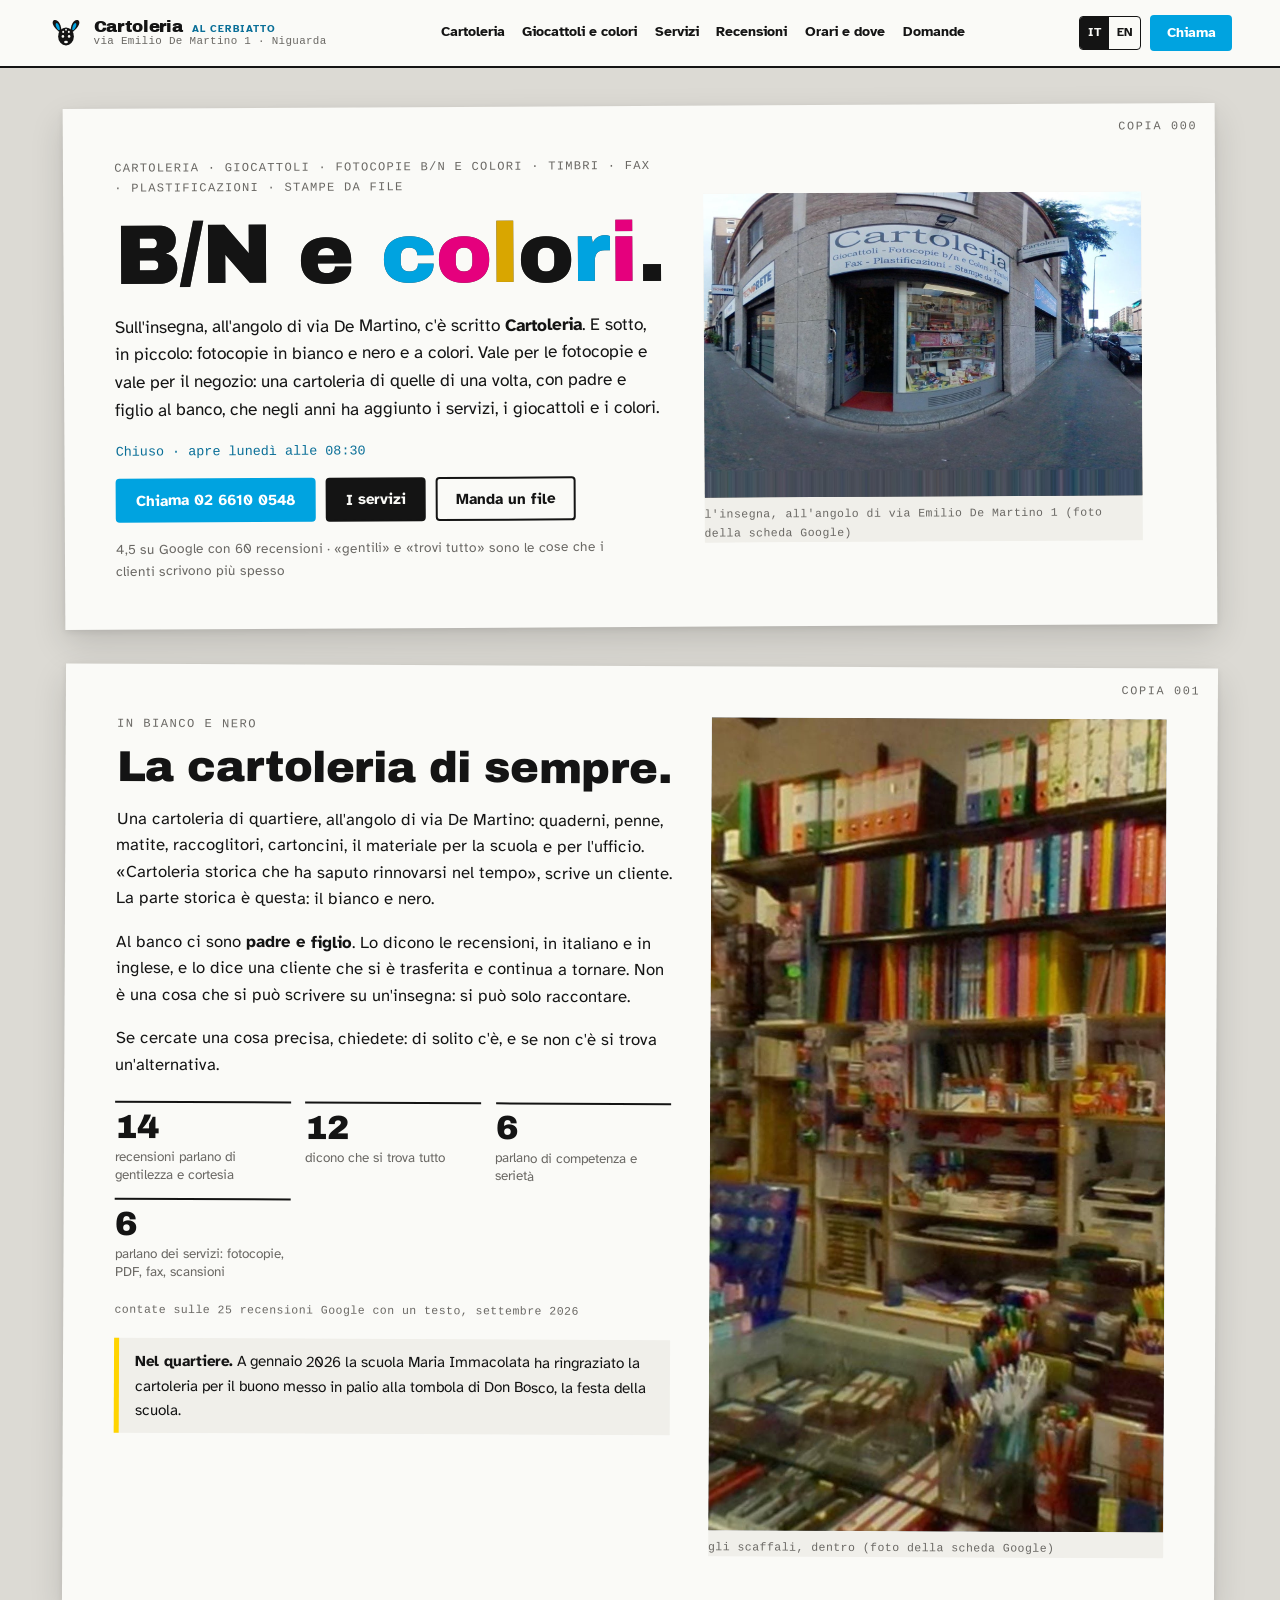
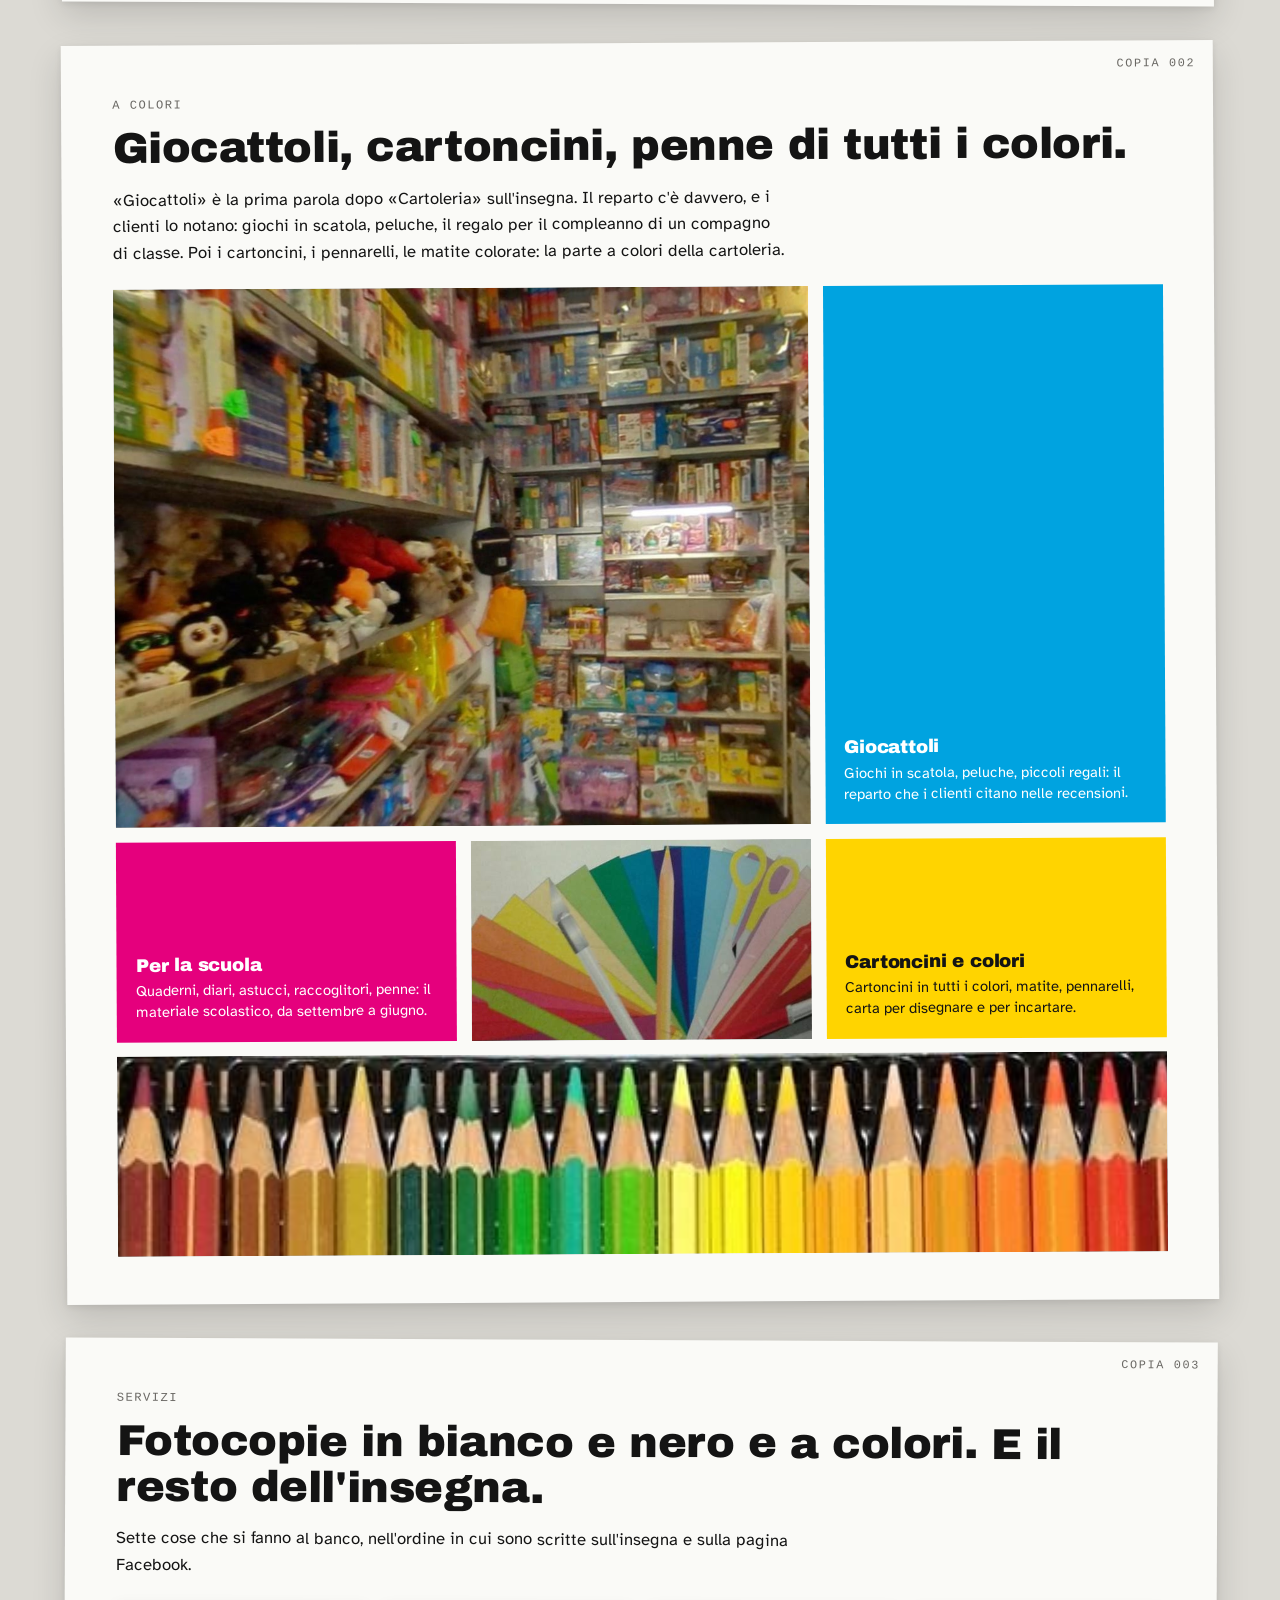
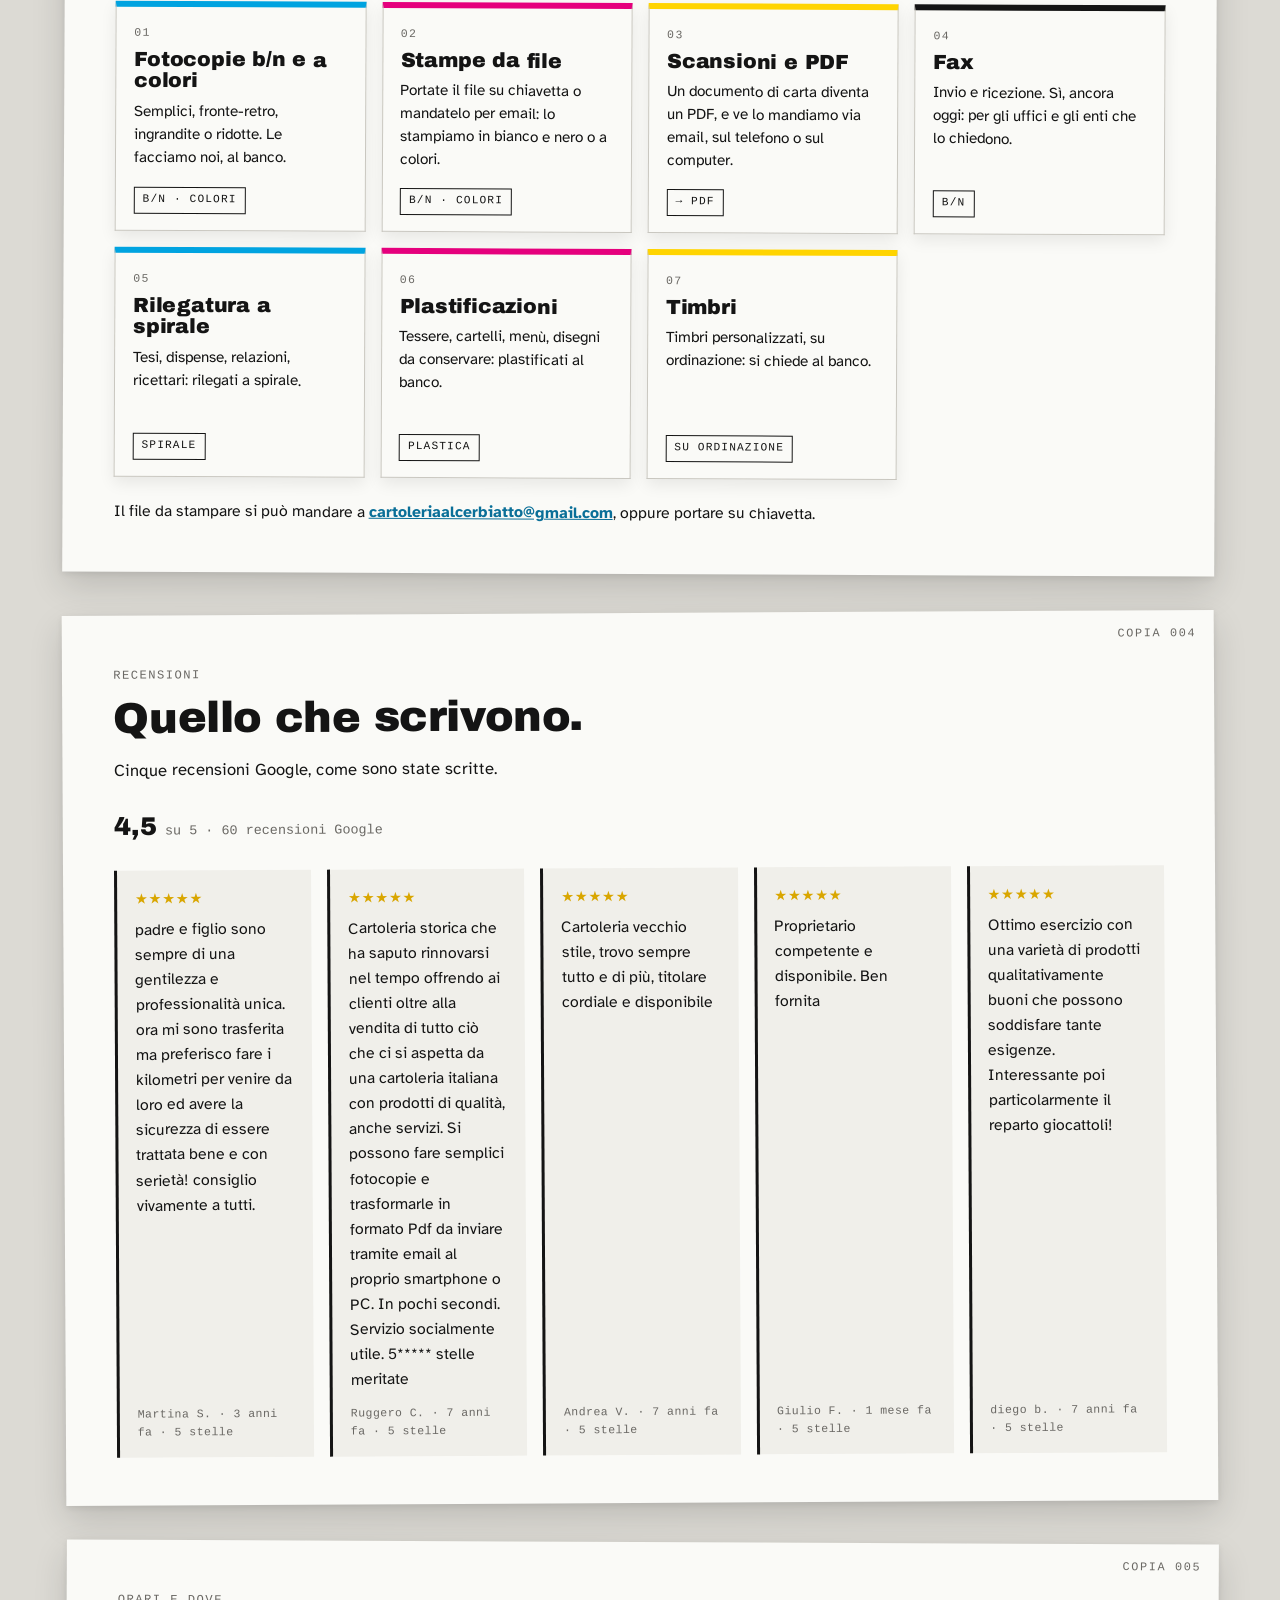
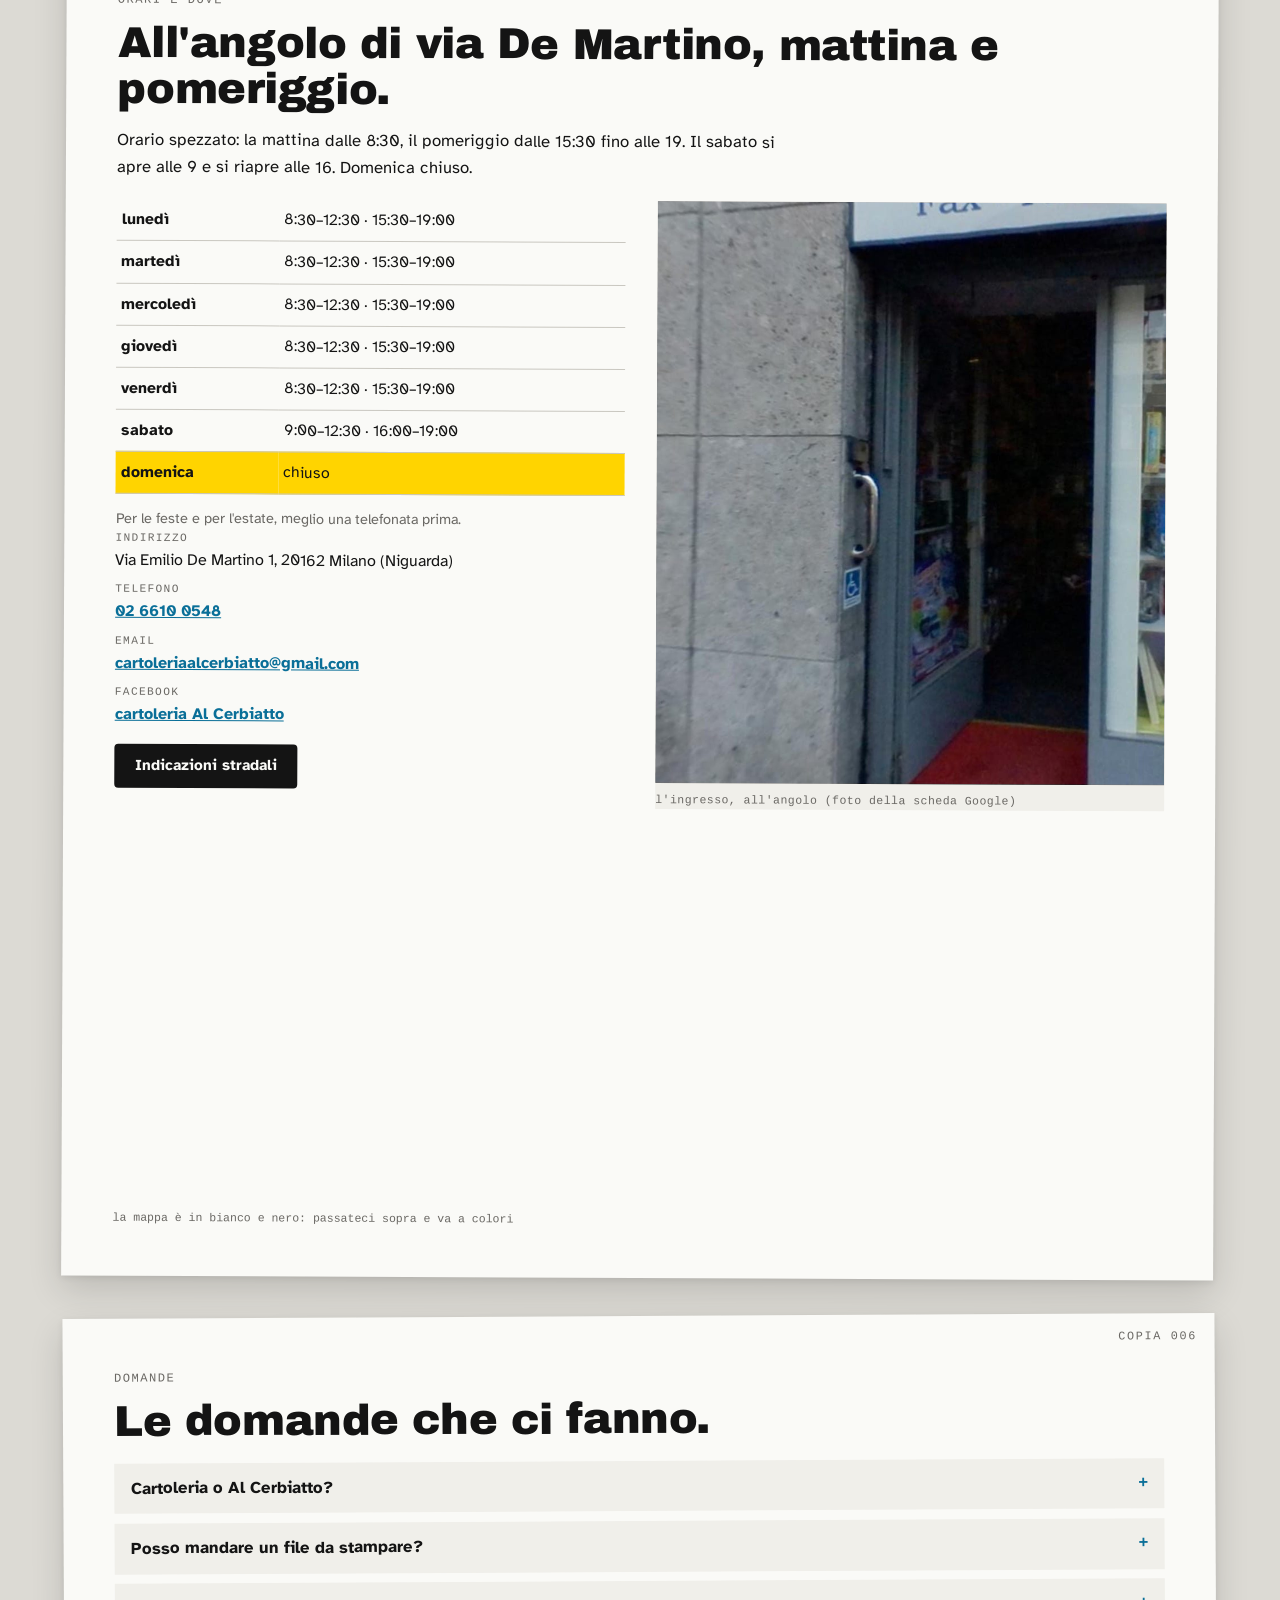
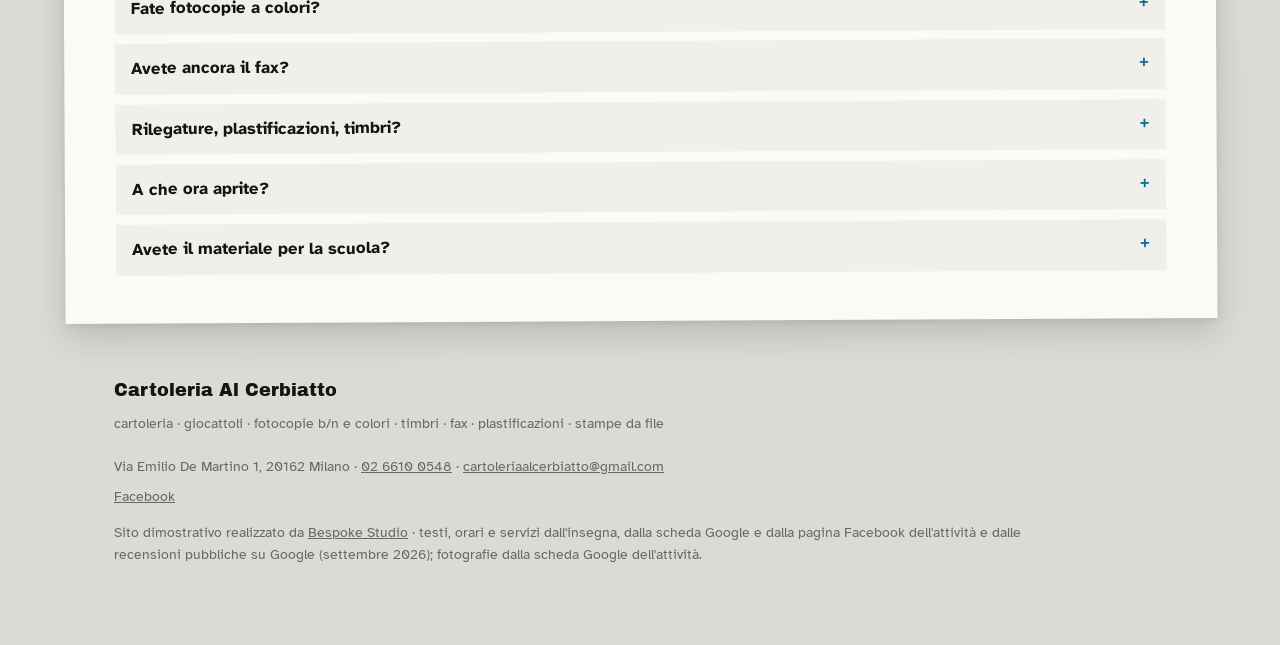
==== index.html @ 74682a7c "Cartoleria Al Cerbiatto: sito «B/N e colori.» (plumbing V4, firma la barra dello scanner) Co-Authore" ====
<!DOCTYPE html>
<html lang="it" class="no-js">
<head>
<meta charset="utf-8">
<meta name="viewport" content="width=device-width, initial-scale=1">
<title>Cartoleria Al Cerbiatto — B/N e colori. Via Emilio De Martino 1, Milano Niguarda</title>
<meta name="description" content="Cartoleria Al Cerbiatto, via Emilio De Martino 1 a Milano (Niguarda): cancelleria, materiale per la scuola, giocattoli, fotocopie in bianco e nero e a colori, stampe da file, scansioni e PDF via email, fax, rilegature a spirale, plastificazioni, timbri. Padre e figlio al banco, dal lunedì al sabato. Tel 02 6610 0548.">
<link rel="canonical" href="https://rotenzark.github.io/cartoleria-al-cerbiatto/">
<meta property="og:type" content="business.business">
<meta property="og:title" content="Cartoleria Al Cerbiatto — B/N e colori.">
<meta property="og:description" content="Cancelleria, giocattoli, fotocopie in bianco e nero e a colori, stampe da file, scansioni, fax, rilegature, plastificazioni, timbri: in via Emilio De Martino 1, Milano Niguarda.">
<meta property="og:image" content="https://rotenzark.github.io/cartoleria-al-cerbiatto/img/og.jpg">
<meta property="og:url" content="https://rotenzark.github.io/cartoleria-al-cerbiatto/">
<meta property="og:locale" content="it_IT">
<meta name="theme-color" content="#FAFAF7">
<link rel="icon" href="img/favicon.svg" type="image/svg+xml">
<link rel="icon" href="img/favicon-32.png" sizes="32x32" type="image/png">
<link rel="apple-touch-icon" href="img/apple-touch-icon.png">
<link rel="preconnect" href="https://fonts.googleapis.com">
<link rel="preconnect" href="https://fonts.gstatic.com" crossorigin>
<link href="https://fonts.googleapis.com/css2?family=Archivo+Black&family=Atkinson+Hyperlegible:ital,wght@0,400;0,700;1,400&display=swap" rel="stylesheet">
<link rel="stylesheet" href="css/styles.css?v=1">
<script type="application/ld+json">
{"@context":"https://schema.org","@type":"Store","name":"Cartoleria Al Cerbiatto","alternateName":"Cartoleria","image":"https://rotenzark.github.io/cartoleria-al-cerbiatto/img/og.jpg","url":"https://rotenzark.github.io/cartoleria-al-cerbiatto/","telephone":"+390266100548","email":"cartoleriaalcerbiatto@gmail.com","address":{"@type":"PostalAddress","streetAddress":"Via Emilio De Martino 1","addressLocality":"Milano","postalCode":"20162","addressRegion":"MI","addressCountry":"IT"},"geo":{"@type":"GeoCoordinates","latitude":45.5081814,"longitude":9.1976448},"openingHoursSpecification":[{"@type":"OpeningHoursSpecification","dayOfWeek":["Monday","Tuesday","Wednesday","Thursday","Friday"],"opens":"08:30","closes":"12:30"},{"@type":"OpeningHoursSpecification","dayOfWeek":["Monday","Tuesday","Wednesday","Thursday","Friday"],"opens":"15:30","closes":"19:00"},{"@type":"OpeningHoursSpecification","dayOfWeek":"Saturday","opens":"09:00","closes":"12:30"},{"@type":"OpeningHoursSpecification","dayOfWeek":"Saturday","opens":"16:00","closes":"19:00"}],"aggregateRating":{"@type":"AggregateRating","ratingValue":"4.5","reviewCount":"60"},"sameAs":["https://www.facebook.com/cartoleriaalcerbiatto"]}
</script>
<script type="application/ld+json">
{"@context":"https://schema.org","@type":"FAQPage","mainEntity":[
{"@type":"Question","name":"Cartoleria o Al Cerbiatto?","acceptedAnswer":{"@type":"Answer","text":"Tutte e due: sull'insegna c'è scritto Cartoleria, su Facebook e nella mail siamo cartoleria Al Cerbiatto. Stesso negozio, all'angolo di via Emilio De Martino 1."}},
{"@type":"Question","name":"Posso mandare un file da stampare?","acceptedAnswer":{"@type":"Answer","text":"Sì: via email a cartoleriaalcerbiatto@gmail.com, oppure lo portate su chiavetta. Stampe in bianco e nero e a colori."}},
{"@type":"Question","name":"Fate fotocopie a colori?","acceptedAnswer":{"@type":"Answer","text":"Sì, in bianco e nero e a colori: è scritto sull'insegna. Anche fronte-retro, ingrandite o ridotte."}},
{"@type":"Question","name":"Avete ancora il fax?","acceptedAnswer":{"@type":"Answer","text":"Sì, invio e ricezione. E per i documenti di carta facciamo la scansione e mandiamo il PDF via email."}},
{"@type":"Question","name":"Rilegature, plastificazioni, timbri?","acceptedAnswer":{"@type":"Answer","text":"Sì: rilegatura a spirale e plastificazioni al banco. I timbri si ordinano."}},
{"@type":"Question","name":"A che ora aprite?","acceptedAnswer":{"@type":"Answer","text":"Dal lunedì al venerdì alle 8:30, con la pausa dalle 12:30 alle 15:30, poi fino alle 19. Il sabato dalle 9 alle 12:30 e dalle 16 alle 19. Domenica chiuso."}},
{"@type":"Question","name":"Avete il materiale per la scuola?","acceptedAnswer":{"@type":"Answer","text":"Sì: quaderni, diari, astucci, raccoglitori, penne, cartoncini e tutto il resto. E il reparto giocattoli per i regali."}}
]}
</script>
</head>
<body>

<div class="intro" id="intro" aria-hidden="true">
  <div class="intro__foglio">
    <p class="intro__k" data-i18n="intro.k">fotocopia in corso · via Emilio De Martino 1</p>
    <p class="intro__t"><span class="copia copia--testo" id="introCopia" data-copia data-copia-manuale data-stato="colori"><span class="copia__bn" data-i18n="t.bn">B/N e colori.</span><span class="copia__col" aria-hidden="true" data-i18n="t.col">B/N e <i class="c">c</i><i class="m">o</i><i class="y">l</i><i class="k">o</i><i class="c">r</i><i class="m">i</i>.</span><span class="copia__barra" aria-hidden="true"></span></span></p>
    <p class="intro__f" id="introFine" data-i18n="intro.f">Cartoleria Al Cerbiatto · Niguarda</p>
  </div>
  <button type="button" class="intro__skip" id="introSkip" data-i18n="intro.skip">salta</button>
</div>

<header class="testata" id="top">
  <a class="marchio" href="#top" aria-label="Cartoleria Al Cerbiatto, torna in cima" data-i18n-aria="nav.home">
    <svg class="marchio__cerbiatto" viewBox="0 0 64 64" aria-hidden="true" focusable="false"><path d="M20 30 C9 22 5 12 11 9 C18 7 24 18 24 29 Z" fill="currentColor"/><path d="M44 30 C55 22 59 12 53 9 C46 7 40 18 40 29 Z" fill="currentColor"/><path d="M19 27 C14 22 12 16 15 14 C18 14 21 20 21 26 Z" fill="#00A3E0"/><path d="M45 27 C50 22 52 16 49 14 C46 14 43 20 43 26 Z" fill="#00A3E0"/><ellipse cx="32" cy="38" rx="14" ry="16" fill="currentColor"/><circle cx="27" cy="30" r="1.8" fill="#FAFAF7"/><circle cx="37" cy="30" r="1.8" fill="#FAFAF7"/><circle cx="32" cy="26" r="1.6" fill="#FAFAF7"/><circle cx="26.5" cy="38" r="2.3" fill="#FAFAF7"/><circle cx="37.5" cy="38" r="2.3" fill="#FAFAF7"/><ellipse cx="32" cy="48" rx="3.4" ry="2.3" fill="#FAFAF7"/></svg>
    <span class="marchio__testo">
      <span class="marchio__n">Cartoleria <small>Al Cerbiatto</small></span>
      <span class="marchio__s" data-i18n="marchio.s">via Emilio De Martino 1 · Niguarda</span>
    </span>
  </a>
  <nav class="nav" id="mainNav" aria-label="Menu principale">
    <a href="#cartoleria" data-i18n="nav.cartoleria">Cartoleria</a>
    <a href="#colori" data-i18n="nav.colori">Giocattoli e colori</a>
    <a href="#servizi" data-i18n="nav.servizi">Servizi</a>
    <a href="#recensioni" data-i18n="nav.recensioni">Recensioni</a>
    <a href="#orari" data-i18n="nav.orari">Orari e dove</a>
    <a href="#domande" data-i18n="nav.domande">Domande</a>
  </nav>
  <div class="testata__coda">
    <div class="lingue" role="group" aria-label="Lingua">
      <button type="button" data-lang="it" class="is-on">IT</button><button type="button" data-lang="en">EN</button>
    </div>
    <a class="bottone bottone--ciano" href="tel:+390266100548" data-i18n="cta.chiama">Chiama</a>
    <button type="button" class="burger" id="burger" aria-label="Apri il menu" aria-expanded="false" aria-controls="drawer" data-i18n-aria="nav.apri"><span></span><span></span><span></span></button>
  </div>
</header>
<div class="drawer" id="drawer" hidden>
  <a href="#cartoleria" data-i18n="nav.cartoleria">Cartoleria</a>
  <a href="#colori" data-i18n="nav.colori">Giocattoli e colori</a>
  <a href="#servizi" data-i18n="nav.servizi">Servizi</a>
  <a href="#recensioni" data-i18n="nav.recensioni">Recensioni</a>
  <a href="#orari" data-i18n="nav.orari">Orari e dove</a>
  <a href="#domande" data-i18n="nav.domande">Domande</a>
  <a class="drawer__cta" href="tel:+390266100548" data-i18n="cta.chiama2">Chiama 02 6610 0548</a>
</div>

<main class="vassoio">

<!-- ═══ COPIA 000 · apertura ═══ -->
<section class="foglio foglio--apertura" aria-labelledby="titolo">
  <span class="contatore" aria-hidden="true"><span data-i18n="cnt">copia</span> 000</span>
  <div class="apertura">
    <div class="apertura__testo">
      <p class="apertura__k" data-i18n="h.k">Cartoleria · giocattoli · fotocopie b/n e colori · timbri · fax · plastificazioni · stampe da file</p>
      <h1 class="apertura__h" id="titolo"><span class="copia copia--testo" id="heroTitolo" data-copia data-copia-manuale data-stato="colori"><span class="copia__bn" data-i18n="t.bn">B/N e colori.</span><span class="copia__col" aria-hidden="true" data-i18n="t.col">B/N e <i class="c">c</i><i class="m">o</i><i class="y">l</i><i class="k">o</i><i class="c">r</i><i class="m">i</i>.</span><span class="copia__barra" aria-hidden="true"></span></span></h1>
      <p class="apertura__p" data-i18n="h.p">Sull'insegna, all'angolo di via De Martino, c'è scritto <b>Cartoleria</b>. E sotto, in piccolo: fotocopie in bianco e nero e a colori. Vale per le fotocopie e vale per il negozio: una cartoleria di quelle di una volta, con padre e figlio al banco, che negli anni ha aggiunto i servizi, i giocattoli e i colori.</p>
      <p class="apertura__stato" id="orarioStato">Orari in negozio</p>
      <div class="apertura__azioni">
        <a class="bottone bottone--ciano" href="tel:+390266100548" data-i18n="h.cta1">Chiama 02 6610 0548</a>
        <a class="bottone bottone--nero" href="#servizi" data-i18n="h.cta2">I servizi</a>
        <a class="bottone bottone--bordo" href="mailto:cartoleriaalcerbiatto@gmail.com" data-i18n="h.cta3">Manda un file</a>
      </div>
      <p class="apertura__badge" data-i18n="h.badge">4,5 su Google con 60 recensioni · «gentili» e «trovi tutto» sono le cose che i clienti scrivono più spesso</p>
    </div>
    <figure class="apertura__foto copia copia--foto" id="heroCopia" data-copia data-copia-manuale data-stato="colori">
      <img class="copia__bn" src="img/facciata.jpg" alt="" width="1400" height="973" aria-hidden="true">
      <img class="copia__col" src="img/facciata.jpg" alt="L'angolo di via De Martino con l'insegna: Cartoleria, giocattoli, fotocopie b/n e colori, timbri, fax, plastificazioni, stampe da file" width="1400" height="973" data-i18n-alt="h.alt">
      <span class="copia__barra" aria-hidden="true"></span>
      <figcaption class="didascalia" data-i18n="h.cap">l'insegna, all'angolo di via Emilio De Martino 1 (foto della scheda Google)</figcaption>
    </figure>
  </div>
</section>

<!-- ═══ COPIA 001 · in bianco e nero ═══ -->
<section class="foglio" id="cartoleria" aria-labelledby="t-cartoleria">
  <span class="contatore" aria-hidden="true"><span data-i18n="cnt">copia</span> 001</span>
  <div class="due">
    <div>
      <p class="foglio__k reveal" data-i18n="c.k">in bianco e nero</p>
      <h2 class="foglio__h reveal reveal-d1" id="t-cartoleria" data-i18n="c.h">La cartoleria di sempre.</h2>
      <p class="foglio__p reveal reveal-d2" data-i18n="c.p1">Una cartoleria di quartiere, all'angolo di via De Martino: quaderni, penne, matite, raccoglitori, cartoncini, il materiale per la scuola e per l'ufficio. «Cartoleria storica che ha saputo rinnovarsi nel tempo», scrive un cliente. La parte storica è questa: il bianco e nero.</p>
      <p class="foglio__p reveal reveal-d2" data-i18n="c.p2">Al banco ci sono <b>padre e figlio</b>. Lo dicono le recensioni, in italiano e in inglese, e lo dice una cliente che si è trasferita e continua a tornare. Non è una cosa che si può scrivere su un'insegna: si può solo raccontare.</p>
      <p class="foglio__p reveal reveal-d3" data-i18n="c.p3">Se cercate una cosa precisa, chiedete: di solito c'è, e se non c'è si trova un'alternativa.</p>
      <ul class="conteggio reveal reveal-d3">
        <li><b>14</b><span data-i18n="c.n1">recensioni parlano di gentilezza e cortesia</span></li>
        <li><b>12</b><span data-i18n="c.n2">dicono che si trova tutto</span></li>
        <li><b>6</b><span data-i18n="c.n3">parlano di competenza e serietà</span></li>
        <li><b>6</b><span data-i18n="c.n4">parlano dei servizi: fotocopie, PDF, fax, scansioni</span></li>
      </ul>
      <p class="conteggio__nota reveal" data-i18n="c.nota">contate sulle 25 recensioni Google con un testo, settembre 2026</p>
      <div class="nota reveal"><p data-i18n="c.q"><b>Nel quartiere.</b> A gennaio 2026 la scuola Maria Immacolata ha ringraziato la cartoleria per il buono messo in palio alla tombola di Don Bosco, la festa della scuola.</p></div>
    </div>
    <figure class="copia copia--foto copia--riempi copia--alta" data-copia data-stato="colori">
      <button type="button" class="shot" data-full="img/interno.jpg" aria-label="Ingrandisci la foto degli scaffali" data-i18n-aria="c.zoom">
        <img class="copia__bn" src="img/interno.jpg" alt="" width="864" height="1543" aria-hidden="true">
        <img class="copia__col" src="img/interno.jpg" alt="Gli scaffali dentro la cartoleria: raccoglitori e quaderni colorati, il banco con le penne" width="864" height="1543" data-i18n-alt="c.alt">
            <span class="copia__barra" aria-hidden="true"></span>
      </button>
      <figcaption class="didascalia" data-i18n="c.cap">gli scaffali, dentro (foto della scheda Google)</figcaption>
    </figure>
  </div>
</section>

<!-- ═══ COPIA 002 · a colori ═══ -->
<section class="foglio" id="colori" aria-labelledby="t-colori">
  <span class="contatore" aria-hidden="true"><span data-i18n="cnt">copia</span> 002</span>
  <p class="foglio__k reveal" data-i18n="g.k">a colori</p>
  <h2 class="foglio__h reveal reveal-d1" id="t-colori" data-i18n="g.h">Giocattoli, cartoncini, penne di tutti i colori.</h2>
  <p class="foglio__p reveal reveal-d2" data-i18n="g.p">«Giocattoli» è la prima parola dopo «Cartoleria» sull'insegna. Il reparto c'è davvero, e i clienti lo notano: giochi in scatola, peluche, il regalo per il compleanno di un compagno di classe. Poi i cartoncini, i pennarelli, le matite colorate: la parte a colori della cartoleria.</p>
  <div class="colori">
    <figure class="copia copia--foto copia--riempi reveal" data-copia data-stato="colori" style="grid-column:span 2">
      <button type="button" class="shot" data-full="img/giocattoli.jpg" aria-label="Ingrandisci la foto del reparto giocattoli" data-i18n-aria="g.zoom1">
        <img class="copia__bn" src="img/giocattoli.jpg" alt="" width="1200" height="930" aria-hidden="true">
        <img class="copia__col" src="img/giocattoli.jpg" alt="Il reparto giocattoli: scaffali di giochi in scatola e peluche" width="1200" height="930" data-i18n-alt="g.alt1">
            <span class="copia__barra" aria-hidden="true"></span>
      </button>
    </figure>
    <div class="tessera tessera--c reveal reveal-d1">
      <h3 data-i18n="t1.h">Giocattoli</h3>
      <p data-i18n="t1.p">Giochi in scatola, peluche, piccoli regali: il reparto che i clienti citano nelle recensioni.</p>
    </div>
    <div class="tessera tessera--m reveal reveal-d2">
      <h3 data-i18n="t2.h">Per la scuola</h3>
      <p data-i18n="t2.p">Quaderni, diari, astucci, raccoglitori, penne: il materiale scolastico, da settembre a giugno.</p>
    </div>
    <figure class="copia copia--foto copia--riempi reveal reveal-d2" data-copia data-stato="colori">
      <button type="button" class="shot" data-full="img/cartoncini.jpg" aria-label="Ingrandisci la foto dei cartoncini" data-i18n-aria="g.zoom2">
        <img class="copia__bn" src="img/cartoncini.jpg" alt="" width="960" height="320" aria-hidden="true">
        <img class="copia__col" src="img/cartoncini.jpg" alt="Un ventaglio di cartoncini colorati con una matita bianca" width="960" height="320" data-i18n-alt="g.alt2">
            <span class="copia__barra" aria-hidden="true"></span>
      </button>
    </figure>
    <div class="tessera tessera--y reveal reveal-d3">
      <h3 data-i18n="t3.h">Cartoncini e colori</h3>
      <p data-i18n="t3.p">Cartoncini in tutti i colori, matite, pennarelli, carta per disegnare e per incartare.</p>
    </div>
    <figure class="copia copia--foto copia--riempi colori__striscia reveal" data-copia data-stato="colori">
      <img class="copia__bn" src="img/punte.jpg" alt="" width="960" height="104" aria-hidden="true">
      <img class="copia__col" src="img/punte.jpg" alt="Le punte di una fila di matite colorate" width="960" height="104" data-i18n-alt="g.alt3">
      <span class="copia__barra" aria-hidden="true"></span>
    </figure>
  </div>
</section>

<!-- ═══ COPIA 003 · servizi ═══ -->
<section class="foglio" id="servizi" aria-labelledby="t-servizi">
  <span class="contatore" aria-hidden="true"><span data-i18n="cnt">copia</span> 003</span>
  <p class="foglio__k reveal" data-i18n="s.k">servizi</p>
  <h2 class="foglio__h reveal reveal-d1" id="t-servizi" data-i18n="s.h">Fotocopie in bianco e nero e a colori. E il resto dell'insegna.</h2>
  <p class="foglio__p reveal reveal-d2" data-i18n="s.p">Sette cose che si fanno al banco, nell'ordine in cui sono scritte sull'insegna e sulla pagina Facebook.</p>
  <ol class="servizi">
    <li class="stampa stampa--c reveal"><span class="stampa__n">01</span><h3 data-i18n="s1.h">Fotocopie b/n e a colori</h3><p data-i18n="s1.p">Semplici, fronte-retro, ingrandite o ridotte. Le facciamo noi, al banco.</p><span class="stampa__tipo" data-i18n="s1.t">b/n · colori</span></li>
    <li class="stampa stampa--m reveal reveal-d1"><span class="stampa__n">02</span><h3 data-i18n="s2.h">Stampe da file</h3><p data-i18n="s2.p">Portate il file su chiavetta o mandatelo per email: lo stampiamo in bianco e nero o a colori.</p><span class="stampa__tipo" data-i18n="s2.t">b/n · colori</span></li>
    <li class="stampa stampa--y reveal reveal-d2"><span class="stampa__n">03</span><h3 data-i18n="s3.h">Scansioni e PDF</h3><p data-i18n="s3.p">Un documento di carta diventa un PDF, e ve lo mandiamo via email, sul telefono o sul computer.</p><span class="stampa__tipo" data-i18n="s3.t">→ pdf</span></li>
    <li class="stampa reveal reveal-d3"><span class="stampa__n">04</span><h3 data-i18n="s4.h">Fax</h3><p data-i18n="s4.p">Invio e ricezione. Sì, ancora oggi: per gli uffici e gli enti che lo chiedono.</p><span class="stampa__tipo" data-i18n="s4.t">b/n</span></li>
    <li class="stampa stampa--c reveal"><span class="stampa__n">05</span><h3 data-i18n="s5.h">Rilegatura a spirale</h3><p data-i18n="s5.p">Tesi, dispense, relazioni, ricettari: rilegati a spirale.</p><span class="stampa__tipo" data-i18n="s5.t">spirale</span></li>
    <li class="stampa stampa--m reveal reveal-d1"><span class="stampa__n">06</span><h3 data-i18n="s6.h">Plastificazioni</h3><p data-i18n="s6.p">Tessere, cartelli, menù, disegni da conservare: plastificati al banco.</p><span class="stampa__tipo" data-i18n="s6.t">plastica</span></li>
    <li class="stampa stampa--y reveal reveal-d2"><span class="stampa__n">07</span><h3 data-i18n="s7.h">Timbri</h3><p data-i18n="s7.p">Timbri personalizzati, su ordinazione: si chiede al banco.</p><span class="stampa__tipo" data-i18n="s7.t">su ordinazione</span></li>
  </ol>
  <p class="servizi__mail reveal" data-i18n="s.mail">Il file da stampare si può mandare a <a href="mailto:cartoleriaalcerbiatto@gmail.com">cartoleriaalcerbiatto@gmail.com</a>, oppure portare su chiavetta.</p>
</section>

<!-- ═══ COPIA 004 · recensioni ═══ -->
<section class="foglio" id="recensioni" aria-labelledby="t-recensioni">
  <span class="contatore" aria-hidden="true"><span data-i18n="cnt">copia</span> 004</span>
  <p class="foglio__k reveal" data-i18n="r.k">recensioni</p>
  <h2 class="foglio__h reveal reveal-d1" id="t-recensioni" data-i18n="r.h">Quello che scrivono.</h2>
  <p class="foglio__p reveal reveal-d2" data-i18n="r.p">Cinque recensioni Google, come sono state scritte.</p>
  <p class="voto reveal reveal-d2"><b>4,5</b><span data-i18n="r.voto">su 5 · 60 recensioni Google</span></p>
  <ul class="recensioni">
    <li class="rec reveal"><span class="stelle" aria-hidden="true">★★★★★</span><p>padre e figlio sono sempre di una gentilezza e professionalità unica. ora mi sono trasferita ma preferisco fare i kilometri per venire da loro ed avere la sicurezza di essere trattata bene e con serietà! consiglio vivamente a tutti.</p><span class="rec__chi" data-i18n="r1.c">Martina S. · 3 anni fa · 5 stelle</span></li>
    <li class="rec reveal reveal-d1"><span class="stelle" aria-hidden="true">★★★★★</span><p>Cartoleria storica che ha saputo rinnovarsi nel tempo offrendo ai clienti oltre alla vendita di tutto ciò che ci si aspetta da una cartoleria italiana con prodotti di qualità, anche servizi. Si possono fare semplici fotocopie e trasformarle in formato Pdf da inviare tramite email al proprio smartphone o PC. In pochi secondi. Servizio socialmente utile. 5***** stelle meritate</p><span class="rec__chi" data-i18n="r2.c">Ruggero C. · 7 anni fa · 5 stelle</span></li>
    <li class="rec reveal reveal-d2"><span class="stelle" aria-hidden="true">★★★★★</span><p>Cartoleria vecchio stile, trovo sempre tutto e di più, titolare cordiale e disponibile</p><span class="rec__chi" data-i18n="r3.c">Andrea V. · 7 anni fa · 5 stelle</span></li>
    <li class="rec reveal reveal-d3"><span class="stelle" aria-hidden="true">★★★★★</span><p>Proprietario competente e disponibile. Ben fornita</p><span class="rec__chi" data-i18n="r4.c">Giulio F. · 1 mese fa · 5 stelle</span></li>
    <li class="rec reveal reveal-d3"><span class="stelle" aria-hidden="true">★★★★★</span><p>Ottimo esercizio con una varietà di prodotti qualitativamente buoni che possono soddisfare tante esigenze. Interessante poi particolarmente il reparto giocattoli!</p><span class="rec__chi" data-i18n="r5.c">diego b. · 7 anni fa · 5 stelle</span></li>
  </ul>
</section>

<!-- ═══ COPIA 005 · orari e dove ═══ -->
<section class="foglio" id="orari" aria-labelledby="t-orari">
  <span class="contatore" aria-hidden="true"><span data-i18n="cnt">copia</span> 005</span>
  <p class="foglio__k reveal" data-i18n="o.k">orari e dove</p>
  <h2 class="foglio__h reveal reveal-d1" id="t-orari" data-i18n="o.h">All'angolo di via De Martino, mattina e pomeriggio.</h2>
  <p class="foglio__p reveal reveal-d2" data-i18n="o.p">Orario spezzato: la mattina dalle 8:30, il pomeriggio dalle 15:30 fino alle 19. Il sabato si apre alle 9 e si riapre alle 16. Domenica chiuso.</p>
  <div class="dove">
    <div class="orari reveal reveal-d2">
      <table>
        <caption class="sr" data-i18n="o.cap">Orari di apertura</caption>
        <tbody>
          <tr data-day="1"><td data-i18n="g.lun">lunedì</td><td>8:30–12:30 · 15:30–19:00</td></tr>
          <tr data-day="2"><td data-i18n="g.mar">martedì</td><td>8:30–12:30 · 15:30–19:00</td></tr>
          <tr data-day="3"><td data-i18n="g.mer">mercoledì</td><td>8:30–12:30 · 15:30–19:00</td></tr>
          <tr data-day="4"><td data-i18n="g.gio">giovedì</td><td>8:30–12:30 · 15:30–19:00</td></tr>
          <tr data-day="5"><td data-i18n="g.ven">venerdì</td><td>8:30–12:30 · 15:30–19:00</td></tr>
          <tr data-day="6"><td data-i18n="g.sab">sabato</td><td>9:00–12:30 · 16:00–19:00</td></tr>
          <tr data-day="0"><td data-i18n="g.dom">domenica</td><td data-i18n="g.chiuso">chiuso</td></tr>
        </tbody>
      </table>
      <p class="orari__nota" data-i18n="o.nota">Per le feste e per l'estate, meglio una telefonata prima.</p>
      <ul class="contatti">
        <li><span class="contatti__k" data-i18n="k.ind">indirizzo</span>Via Emilio De Martino 1, 20162 Milano (Niguarda)</li>
        <li><span class="contatti__k" data-i18n="k.tel">telefono</span><a href="tel:+390266100548">02 6610 0548</a></li>
        <li><span class="contatti__k" data-i18n="k.mail">email</span><a href="mailto:cartoleriaalcerbiatto@gmail.com">cartoleriaalcerbiatto@gmail.com</a></li>
        <li><span class="contatti__k">Facebook</span><a href="https://www.facebook.com/cartoleriaalcerbiatto" target="_blank" rel="noopener">cartoleria Al Cerbiatto</a></li>
      </ul>
      <a class="bottone bottone--nero" href="https://www.google.com/maps/dir/?api=1&amp;destination=Via+Emilio+De+Martino+1,+20162+Milano" target="_blank" rel="noopener" data-i18n="o.strada">Indicazioni stradali</a>
    </div>
    <figure class="copia copia--foto reveal reveal-d3" data-copia data-stato="colori">
      <button type="button" class="shot" data-full="img/ingresso.jpg" aria-label="Ingrandisci la foto dell'ingresso" data-i18n-aria="o.zoom">
        <img class="copia__bn" src="img/ingresso.jpg" alt="" width="900" height="1028" aria-hidden="true">
        <img class="copia__col" src="img/ingresso.jpg" alt="La porta d'angolo della cartoleria, col tappeto rosso e la vetrina" width="900" height="1028" data-i18n-alt="o.alt">
            <span class="copia__barra" aria-hidden="true"></span>
      </button>
      <figcaption class="didascalia" data-i18n="o.cap2">l'ingresso, all'angolo (foto della scheda Google)</figcaption>
    </figure>
    <div class="mappa reveal" id="mappa">
      <iframe src="https://www.google.com/maps?q=Cartoleria+Via+Emilio+De+Martino+1+20162+Milano&amp;z=16&amp;output=embed" title="Mappa: Cartoleria Al Cerbiatto, Via Emilio De Martino 1, Milano" referrerpolicy="no-referrer-when-downgrade" allowfullscreen data-i18n-title="o.mappa"></iframe>
      <p class="mappa__nota" data-i18n="o.mnota">la mappa è in bianco e nero: passateci sopra e va a colori</p>
    </div>
  </div>
</section>

<!-- ═══ COPIA 006 · domande ═══ -->
<section class="foglio" id="domande" aria-labelledby="t-domande">
  <span class="contatore" aria-hidden="true"><span data-i18n="cnt">copia</span> 006</span>
  <p class="foglio__k reveal" data-i18n="d.k">domande</p>
  <h2 class="foglio__h reveal reveal-d1" id="t-domande" data-i18n="d.h">Le domande che ci fanno.</h2>
  <div class="domande">
    <details class="reveal"><summary data-i18n="qa.1">Cartoleria o Al Cerbiatto?</summary><p data-i18n="ra.1">Tutte e due: sull'insegna c'è scritto Cartoleria, su Facebook e nella mail siamo cartoleria Al Cerbiatto. Stesso negozio, all'angolo di via Emilio De Martino 1.</p></details>
    <details class="reveal reveal-d1"><summary data-i18n="qa.2">Posso mandare un file da stampare?</summary><p data-i18n="ra.2">Sì: via email a cartoleriaalcerbiatto@gmail.com, oppure lo portate su chiavetta. Stampe in bianco e nero e a colori.</p></details>
    <details class="reveal reveal-d1"><summary data-i18n="qa.3">Fate fotocopie a colori?</summary><p data-i18n="ra.3">Sì, in bianco e nero e a colori: è scritto sull'insegna. Anche fronte-retro, ingrandite o ridotte.</p></details>
    <details class="reveal reveal-d2"><summary data-i18n="qa.4">Avete ancora il fax?</summary><p data-i18n="ra.4">Sì, invio e ricezione. E per i documenti di carta facciamo la scansione e mandiamo il PDF via email.</p></details>
    <details class="reveal reveal-d2"><summary data-i18n="qa.5">Rilegature, plastificazioni, timbri?</summary><p data-i18n="ra.5">Sì: rilegatura a spirale e plastificazioni al banco. I timbri si ordinano.</p></details>
    <details class="reveal reveal-d3"><summary data-i18n="qa.6">A che ora aprite?</summary><p data-i18n="ra.6">Dal lunedì al venerdì alle 8:30, con la pausa dalle 12:30 alle 15:30, poi fino alle 19. Il sabato dalle 9 alle 12:30 e dalle 16 alle 19. Domenica chiuso.</p></details>
    <details class="reveal reveal-d3"><summary data-i18n="qa.7">Avete il materiale per la scuola?</summary><p data-i18n="ra.7">Sì: quaderni, diari, astucci, raccoglitori, penne, cartoncini e tutto il resto. E il reparto giocattoli per i regali.</p></details>
  </div>
</section>

</main>

<footer class="piede">
  <p class="piede__m">Cartoleria Al Cerbiatto</p>
  <p class="piede__s" data-i18n="piede.s">cartoleria · giocattoli · fotocopie b/n e colori · timbri · fax · plastificazioni · stampe da file</p>
  <p class="piede__d">Via Emilio De Martino 1, 20162 Milano · <a href="tel:+390266100548">02 6610 0548</a> · <a href="mailto:cartoleriaalcerbiatto@gmail.com">cartoleriaalcerbiatto@gmail.com</a></p>
  <p class="piede__soc"><a href="https://www.facebook.com/cartoleriaalcerbiatto" target="_blank" rel="noopener">Facebook</a></p>
  <p class="piede__b" data-i18n="piede.b">Sito dimostrativo realizzato da <a href="https://bespokestud.io" target="_blank" rel="noopener">Bespoke Studio</a> · testi, orari e servizi dall'insegna, dalla scheda Google e dalla pagina Facebook dell'attività e dalle recensioni pubbliche su Google (settembre 2026); fotografie dalla scheda Google dell'attività.</p>
</footer>

<div class="barra" id="actionBar">
  <a href="tel:+390266100548" data-i18n="b.chiama">Chiama</a>
  <a href="#servizi" data-i18n="b.servizi">Servizi</a>
  <a href="#orari" data-i18n="b.orari">Orari</a>
  <a href="#mappa" data-i18n="b.mappa">Mappa</a>
</div>

<div class="lightbox" id="lightbox" hidden>
  <button type="button" class="lightbox__chiudi" id="lightboxClose" aria-label="Chiudi" data-i18n-aria="lb.chiudi">&times;</button>
  <img src="" alt="" id="lightboxImg">
</div>

<script src="https://cdn.jsdelivr.net/npm/gsap@3.12.5/dist/gsap.min.js"></script>
<script src="https://cdn.jsdelivr.net/npm/gsap@3.12.5/dist/ScrollTrigger.min.js"></script>
<script src="js/main.js?v=1"></script>
</body>
</html>
---- css/styles.css ----
/* Cartoleria Al Cerbiatto · via Emilio De Martino 1, Niguarda — «B/N e colori.»
   Sull'insegna c'è scritto «Cartoleria» e, sotto, «Fotocopie b/n e Colori». Il sito è una pila di fotocopie uscite
   dalla macchina: ogni sezione è un foglio sul vassoio grigio, col contatore in un angolo. La firma è la barra dello
   scanner: ogni foto e il titolo partono in bianco e nero e si colorano quando la barra ciano li passa.
   Stato finale (a colori) nel CSS; il JS mette il bianco e nero e lo scansiona. Palette: carta, toner CMYK. */

/* ── reset tecnico (PLUMBING) ── */
[hidden]{display:none !important}
img{max-width:100%;height:auto}
*,*::before,*::after{box-sizing:border-box}

:root{
  --carta:#FAFAF7; --carta-2:#F0EFEA; --vassoio:#DCDAD4; --vassoio-2:#C9C7C0;
  --inchiostro:#141414; --grigio:#6A6864; --grigio-chiaro:#B6B4AE;
  --ciano:#00A3E0; --ciano-scuro:#0A6F98; --magenta:#E5007D; --giallo:#FFD400; --giallo-scuro:#D9A600;
  --f-tit:'Archivo Black',Impact,'Arial Black',sans-serif;
  --f-txt:'Atkinson Hyperlegible',system-ui,-apple-system,'Segoe UI',sans-serif;
  --f-mono:ui-monospace,'Cascadia Mono',Consolas,'Courier New',monospace;
  --lato:clamp(1rem,5vw,4rem);
  --testata:68px;
}
html{scroll-behavior:smooth;scroll-padding-top:calc(var(--testata) + 12px)}
body{margin:0;font-family:var(--f-txt);font-size:1.04rem;line-height:1.6;color:var(--inchiostro);background:var(--vassoio);-webkit-font-smoothing:antialiased;overflow-x:hidden}
img{display:block}
a{color:inherit}
h1,h2,h3,h4{font-family:var(--f-tit);font-weight:400;line-height:1.05;margin:0;letter-spacing:-.01em}
h2{font-size:clamp(1.7rem,3.6vw,2.7rem)}
h3{font-size:clamp(1.05rem,1.6vw,1.3rem)}
p{margin:0 0 1em}
b,strong{font-weight:700}
:focus-visible{outline:3px solid var(--ciano);outline-offset:3px}
.sr{position:absolute;width:1px;height:1px;overflow:hidden;clip-path:inset(50%);white-space:nowrap}

/* reveal: stato iniziale solo dietro .js (anti-flash) */
.js .reveal{opacity:0;transform:translateY(14px);transition:opacity .7s ease,transform .7s ease}
.js .reveal.in-view{opacity:1;transform:none}
html:not(.js) .reveal{opacity:1;transform:none}

/* ── la copia (firma): sotto il bianco e nero, sopra il colore, in mezzo la barra dello scanner ── */
.copia{position:relative;display:block}
.copia--foto{overflow:hidden;background:var(--carta-2);margin:0}
.copia--foto .copia__bn{filter:grayscale(1) contrast(1.06);width:100%}
.copia--foto .copia__col{position:absolute;left:0;top:0;width:100%;height:auto;clip-path:inset(0 0 0 0)}
.copia--foto.copia--riempi{height:100%}
.copia--foto.copia--riempi .copia__bn,.copia--foto.copia--riempi .copia__col{height:100%;object-fit:cover}
.copia__barra{position:absolute;left:0;right:0;top:0;height:5px;background:var(--ciano);box-shadow:0 0 18px 6px rgba(0,163,224,.55);opacity:0;pointer-events:none;z-index:2}
.copia--testo{display:inline-block;white-space:nowrap;vertical-align:top}
.copia--testo .copia__bn{color:#4A4A4A;display:inline-block}
.copia--testo .copia__col{position:absolute;left:0;top:0;white-space:nowrap;color:var(--inchiostro);clip-path:inset(0 0 0 0)}
.copia--testo i{font-style:normal}
.copia--testo i.c{color:var(--ciano)}
.copia--testo i.m{color:var(--magenta)}
.copia--testo i.y{color:var(--giallo-scuro)}
.copia--testo i.k{color:var(--inchiostro)}
.copia--testo .copia__barra{height:4px;box-shadow:0 0 12px 4px rgba(0,163,224,.5)}
.copia--foto figcaption{position:relative;z-index:3}
.shot{display:block;position:relative;width:100%;padding:0;border:0;background:none;cursor:zoom-in;text-align:left;font:inherit;color:inherit}
.copia--riempi .shot{height:100%}
.copia--alta{display:flex;flex-direction:column;height:min(680px,80vh)}
.copia--alta .shot{flex:1;min-height:0}

/* ── intro: il foglio sul vetro ── */
.no-js .intro{display:none}
.intro{position:fixed;inset:0;z-index:300;display:grid;place-content:center;justify-items:center;padding:1rem;background:var(--vassoio);text-align:center;transition:opacity .6s,visibility .6s}
.intro.hide{opacity:0;visibility:hidden}
.intro__foglio{background:var(--carta);padding:clamp(1.4rem,5vw,3rem) clamp(1.4rem,7vw,4.5rem);box-shadow:0 20px 44px rgba(0,0,0,.2),0 2px 6px rgba(0,0,0,.08);transform:rotate(-.6deg);max-width:calc(100vw - 2rem)}
.intro__k{margin:0 0 .8rem;font-family:var(--f-mono);font-size:.76rem;letter-spacing:.14em;text-transform:uppercase;color:var(--grigio)}
.intro__t{margin:0;font-family:var(--f-tit);font-size:clamp(2.2rem,9vw,6.4rem);line-height:1}
.intro__f{margin:.9rem 0 0;font-family:var(--f-mono);font-size:.82rem;letter-spacing:.06em;color:var(--grigio);opacity:0;transition:opacity .4s}
.intro__f.is-on{opacity:1}
.intro__skip{margin-top:1.4rem;background:none;border:0;color:var(--grigio);font:inherit;font-weight:700;font-size:.82rem;letter-spacing:.1em;text-transform:uppercase;cursor:pointer}

/* ── testata (fondo pieno, NIENTE backdrop-filter) ── */
.testata{position:sticky;top:0;z-index:90;display:flex;align-items:center;justify-content:space-between;gap:1rem;height:var(--testata);padding:0 clamp(1rem,4vw,3rem);background:var(--carta);color:var(--inchiostro);border-bottom:2px solid var(--inchiostro);max-width:100%;overflow:hidden}
.marchio{display:flex;align-items:center;gap:.6rem;text-decoration:none;line-height:1.1;white-space:nowrap;min-width:0}
.marchio__cerbiatto{width:36px;height:36px;flex:none}
.marchio__testo{display:flex;flex-direction:column;min-width:0}
.marchio__n{font-family:var(--f-tit);font-size:1.05rem;letter-spacing:-.01em}
.marchio__n small{font-family:var(--f-txt);font-weight:700;font-size:.64rem;letter-spacing:.1em;text-transform:uppercase;color:var(--ciano-scuro);margin-left:.2rem}
.marchio__s{font-family:var(--f-mono);font-size:.68rem;color:var(--grigio);letter-spacing:.03em}
.nav{display:flex;gap:clamp(.6rem,1.4vw,1.1rem)}
.nav a{text-decoration:none;font-size:.9rem;font-weight:700;padding:.3rem 0;border-bottom:2px solid transparent;white-space:nowrap}
.nav a:hover{border-color:var(--ciano)}
.testata__coda{display:flex;align-items:center;gap:.6rem}
.lingue{display:flex;border:1px solid var(--inchiostro);border-radius:4px;overflow:hidden}
.lingue button{background:none;border:0;padding:.35rem .5rem;font:inherit;font-size:.78rem;font-weight:700;cursor:pointer;color:var(--inchiostro)}
.lingue button.is-on{background:var(--inchiostro);color:var(--carta)}
.burger{display:none;width:42px;height:42px;background:none;border:0;cursor:pointer;flex-direction:column;justify-content:center;gap:5px;padding:8px}
.burger span{display:block;height:2px;background:var(--inchiostro)}
.drawer{position:fixed;top:var(--testata);left:0;right:0;z-index:85;background:var(--carta);border-bottom:2px solid var(--inchiostro);padding:.6rem var(--lato) 1rem;display:grid;gap:.1rem;box-shadow:0 14px 30px rgba(0,0,0,.14)}
.drawer a{padding:.65rem 0;text-decoration:none;font-weight:700;border-bottom:1px solid var(--vassoio-2)}
.drawer__cta{color:var(--ciano-scuro);border-bottom:0 !important}

/* ── bottoni ── */
.bottone{display:inline-flex;align-items:center;justify-content:center;gap:.4rem;padding:.72rem 1.15rem;border-radius:4px;font-weight:700;text-decoration:none;font-size:.95rem;line-height:1.1;border:2px solid transparent;transition:transform .15s,background .15s}
.bottone--ciano{background:var(--ciano);color:#fff;border-color:var(--ciano)}
.bottone--nero{background:var(--inchiostro);color:var(--carta);border-color:var(--inchiostro)}
.bottone--bordo{background:transparent;color:var(--inchiostro);border-color:var(--inchiostro)}
.bottone:hover{transform:translateY(-1px)}
.testata .bottone{padding:.5rem .9rem;font-size:.88rem}

/* ── il vassoio e i fogli ── */
.vassoio{padding:clamp(1.2rem,3vw,2.6rem) var(--lato) 3rem;display:grid;gap:clamp(1.4rem,3vw,2.6rem)}
.foglio{position:relative;background:var(--carta);max-width:1180px;width:100%;margin:0 auto;padding:clamp(1.8rem,4vw,3.4rem) clamp(1.2rem,4vw,3.4rem) clamp(1.6rem,4vw,3rem);box-shadow:0 14px 34px rgba(0,0,0,.14),0 2px 6px rgba(0,0,0,.08)}
.foglio:nth-child(odd){transform:rotate(-.3deg)}
.foglio:nth-child(even){transform:rotate(.25deg)}
.contatore{position:absolute;top:.9rem;right:1.1rem;font-family:var(--f-mono);font-size:.74rem;letter-spacing:.14em;text-transform:uppercase;color:var(--grigio)}
.foglio__k{font-family:var(--f-mono);font-size:.76rem;letter-spacing:.12em;text-transform:uppercase;color:var(--grigio);margin:0 0 .6rem}
.foglio__h{margin:0 0 1rem}
.foglio__p{max-width:42rem}
.didascalia{font-family:var(--f-mono);font-size:.72rem;color:var(--grigio);padding:.5rem 0 0;letter-spacing:.04em;margin:0}
.due{display:grid;grid-template-columns:1.1fr .9fr;gap:clamp(1.4rem,3vw,3rem);align-items:start}
.due--inv{grid-template-columns:.9fr 1.1fr}

/* ── 000 apertura ── */
.apertura{display:grid;grid-template-columns:1.05fr .95fr;gap:clamp(1.4rem,3vw,3rem);align-items:center}
.apertura__k{font-family:var(--f-mono);font-size:.76rem;letter-spacing:.1em;text-transform:uppercase;color:var(--grigio);margin:0 0 1rem;max-width:34rem}
.apertura__h{font-size:clamp(2.5rem,6.6vw,5.4rem);line-height:.98;margin:0 0 1rem}
.apertura__p{font-size:clamp(1.05rem,1.35vw,1.18rem);max-width:34rem}
.apertura__stato{font-family:var(--f-mono);font-size:.84rem;color:var(--ciano-scuro);margin:.2rem 0 1rem}
.apertura__azioni{display:flex;flex-wrap:wrap;gap:.6rem;margin-bottom:1rem}
.apertura__badge{font-size:.85rem;color:var(--grigio);max-width:32rem;margin:0}

/* ── 001 in bianco e nero ── */
.conteggio{display:grid;grid-template-columns:repeat(auto-fit,minmax(140px,1fr));gap:.9rem;margin:1.4rem 0 1.2rem;padding:0;list-style:none}
.conteggio li{border-top:2px solid var(--inchiostro);padding-top:.5rem}
.conteggio b{display:block;font-family:var(--f-tit);font-weight:400;font-size:2.1rem;line-height:1}
.conteggio span{font-size:.84rem;color:var(--grigio);display:block;line-height:1.35;margin-top:.2rem}
.conteggio__nota{font-family:var(--f-mono);font-size:.72rem;color:var(--grigio);margin:0 0 1.2rem;letter-spacing:.04em}
.nota{border-left:5px solid var(--giallo);padding:.7rem 1rem;background:var(--carta-2);font-size:.95rem;margin:0}
.nota p{margin:0}

/* ── 002 a colori ── */
.colori{display:grid;grid-template-columns:repeat(3,1fr);grid-auto-rows:minmax(200px,auto);gap:.9rem;margin-top:1.4rem}
.tessera{padding:1.2rem;color:#fff;display:flex;flex-direction:column;justify-content:flex-end;min-height:200px}
.tessera--c{background:var(--ciano)}
.tessera--m{background:var(--magenta)}
.tessera--y{background:var(--giallo);color:var(--inchiostro)}
.tessera h3{margin:0 0 .3rem;font-size:1.15rem}
.tessera p{margin:0;font-size:.92rem;line-height:1.45}
.colori .copia--foto{min-height:200px}
.colori__striscia{grid-column:1/-1;min-height:120px}
.colori__striscia .copia--foto{height:150px}

/* ── 003 servizi: i fogli piccoli ── */
.servizi{display:grid;grid-template-columns:repeat(auto-fit,minmax(215px,1fr));gap:1rem;list-style:none;margin:1.4rem 0 0;padding:0}
.stampa{position:relative;background:var(--carta);border:1px solid var(--vassoio-2);border-top:6px solid var(--inchiostro);box-shadow:0 6px 16px rgba(0,0,0,.08);padding:1.1rem 1.1rem 1rem;display:flex;flex-direction:column;min-height:230px}
.stampa--c{border-top-color:var(--ciano)}
.stampa--m{border-top-color:var(--magenta)}
.stampa--y{border-top-color:var(--giallo)}
.stampa__n{font-family:var(--f-mono);font-size:.72rem;color:var(--grigio);letter-spacing:.12em}
.stampa h3{margin:.4rem 0 .5rem}
.stampa p{margin:0;font-size:.95rem;flex:1;line-height:1.5}
.stampa__tipo{margin-top:.9rem;align-self:flex-start;font-family:var(--f-mono);font-size:.7rem;letter-spacing:.1em;text-transform:uppercase;padding:.22rem .5rem;border:1px solid var(--inchiostro)}
.servizi__mail{margin:1.4rem 0 0;font-size:.98rem}
.servizi__mail a{color:var(--ciano-scuro);font-weight:700}

/* ── 004 recensioni ── */
.recensioni{display:grid;grid-template-columns:repeat(auto-fit,minmax(190px,1fr));gap:1rem;list-style:none;margin:1.4rem 0 0;padding:0}
.rec{background:var(--carta-2);padding:1.1rem 1.1rem 1rem;border-left:3px solid var(--inchiostro);display:flex;flex-direction:column}
.rec p{margin:0 0 .7rem;font-size:.98rem;flex:1}
.rec__chi{font-family:var(--f-mono);font-size:.72rem;color:var(--grigio);letter-spacing:.04em}
.stelle{color:var(--giallo-scuro);letter-spacing:.05em;font-size:.9rem;margin-bottom:.4rem}
.voto{display:inline-flex;align-items:baseline;gap:.5rem;font-family:var(--f-mono);font-size:.84rem;color:var(--grigio);margin:.4rem 0 0}
.voto b{font-family:var(--f-tit);font-weight:400;font-size:1.6rem;color:var(--inchiostro)}

/* ── 005 orari e dove ── */
.dove{display:grid;grid-template-columns:1fr 1fr;gap:2rem;align-items:start;margin-top:1.2rem}
.orari table{width:100%;border-collapse:collapse;font-size:.98rem}
.orari td{padding:.5rem .3rem;border-bottom:1px solid var(--vassoio-2);vertical-align:top}
.orari td:first-child{font-weight:700;width:32%}
.orari tr.is-today td{background:var(--giallo)}
.orari__nota{font-size:.9rem;color:var(--grigio);margin:.8rem 0 0}
.contatti{list-style:none;padding:0;margin:0 0 1rem;display:grid;gap:.5rem;font-size:1rem}
.contatti a{color:var(--ciano-scuro);font-weight:700}
.contatti__k{display:block;font-family:var(--f-mono);font-size:.7rem;letter-spacing:.12em;text-transform:uppercase;color:var(--grigio)}
.mappa{margin:1.4rem 0 0;grid-column:1/-1}
.mappa iframe{width:100%;height:340px;border:0;display:block;filter:grayscale(1);transition:filter .5s}
.mappa:hover iframe{filter:none}
.mappa__nota{font-family:var(--f-mono);font-size:.72rem;color:var(--grigio);margin:.5rem 0 0}

/* ── 006 domande ── */
.domande{display:grid;gap:.6rem;margin-top:1.2rem}
.domande details{background:var(--carta-2);padding:.75rem 1rem}
.domande summary{cursor:pointer;font-weight:700;list-style:none;display:flex;justify-content:space-between;gap:1rem}
.domande summary::-webkit-details-marker{display:none}
.domande summary::after{content:'+';font-family:var(--f-mono);color:var(--ciano-scuro);flex:none}
.domande details[open] summary::after{content:'–'}
.domande p{margin:.55rem 0 0;font-size:.98rem}

/* ── piede ── */
.piede{max-width:1180px;margin:0 auto;padding:.5rem var(--lato) 5rem;color:var(--grigio);font-size:.85rem;display:grid;gap:.5rem}
.piede__m{font-family:var(--f-tit);color:var(--inchiostro);font-size:1.1rem;margin:0}
.piede__d{margin:0}
.piede__soc{margin:0}
.piede__b{margin:.4rem 0 0;max-width:60rem}
.piede a{color:inherit}

/* ── barra azioni (mobile) ── */
.barra{position:fixed;left:0;right:0;bottom:0;z-index:80;display:none;grid-template-columns:repeat(4,1fr);background:var(--inchiostro);color:var(--carta)}
.barra a{padding:.85rem .3rem;text-align:center;font-size:.8rem;font-weight:700;text-decoration:none;border-right:1px solid rgba(255,255,255,.14)}
.barra a:last-child{border-right:0}

/* ── lightbox ── */
.lightbox{position:fixed;inset:0;z-index:400;background:rgba(0,0,0,.92);display:grid;place-items:center;padding:2rem}
.lightbox img{max-width:100%;max-height:90vh;width:auto;height:auto;object-fit:contain}
.lightbox__chiudi{position:absolute;top:1rem;right:1rem;background:none;border:0;color:#fff;font-size:2.4rem;cursor:pointer;line-height:1}

/* ── responsive ── */
@media (max-width:960px){
  .nav{display:none}
  .burger{display:flex}
  .apertura{grid-template-columns:1fr}
  .due,.due--inv{grid-template-columns:1fr}
  .colori{grid-template-columns:1fr 1fr}
}
@media (max-width:640px){
  .testata{gap:.5rem;padding:0 1rem}
  .testata .bottone{display:none}
  .marchio__s{display:none}
  .marchio__cerbiatto{width:30px;height:30px}
  .lingue button{padding:.3rem .4rem}
  .foglio{transform:none !important;padding:1.5rem 1rem 1.4rem}
  .vassoio{padding-left:.7rem;padding-right:.7rem}
  .apertura__h{font-size:clamp(2.3rem,12vw,3.4rem)}
  .dove{grid-template-columns:1fr}
  .colori{grid-template-columns:1fr}
  .colori > *{grid-column:auto !important}
  .stampa{min-height:0}
  .colori__striscia .copia--foto{height:110px}
  .copia--alta{height:min(440px,60vh)}
  .barra{display:grid}
  .piede{padding-bottom:6.5rem}
  .mappa iframe{height:280px}
}
@media (prefers-reduced-motion:reduce){
  html{scroll-behavior:auto}
  .bottone,.mappa iframe{transition:none}
}
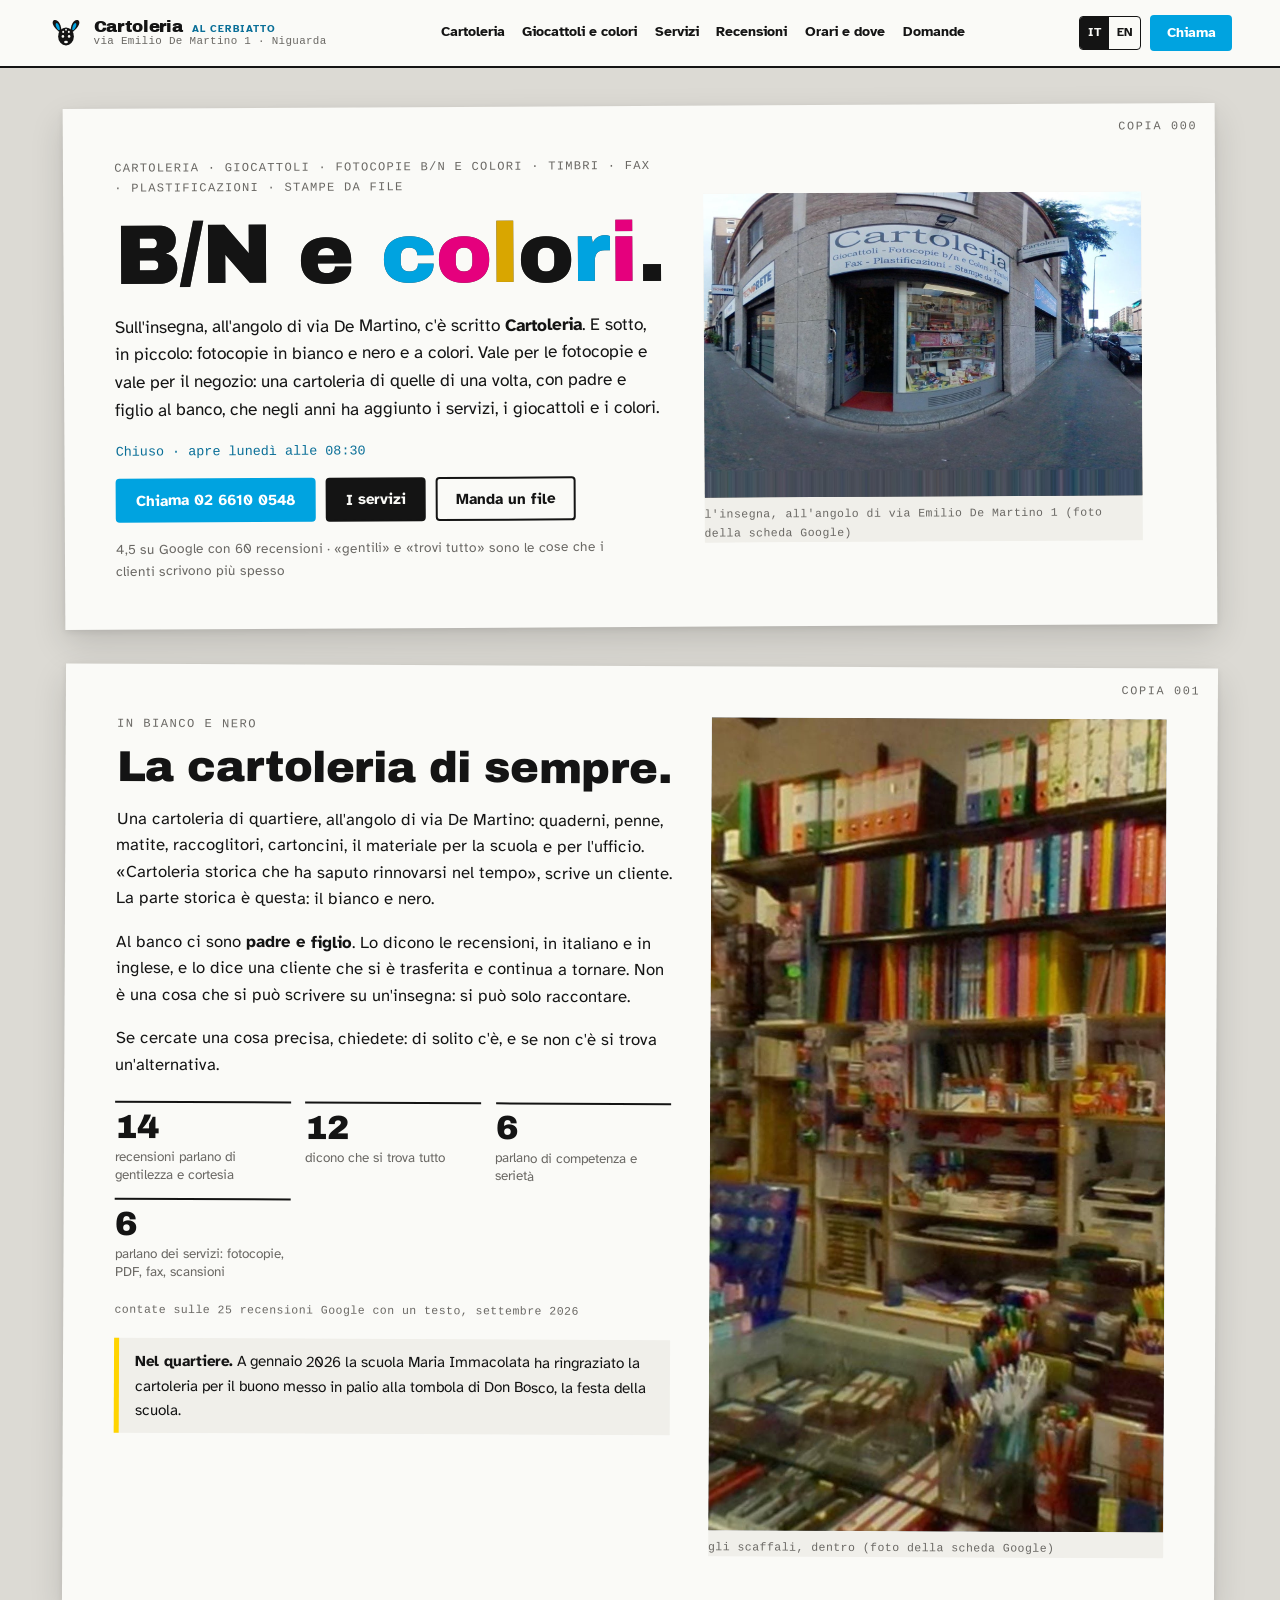
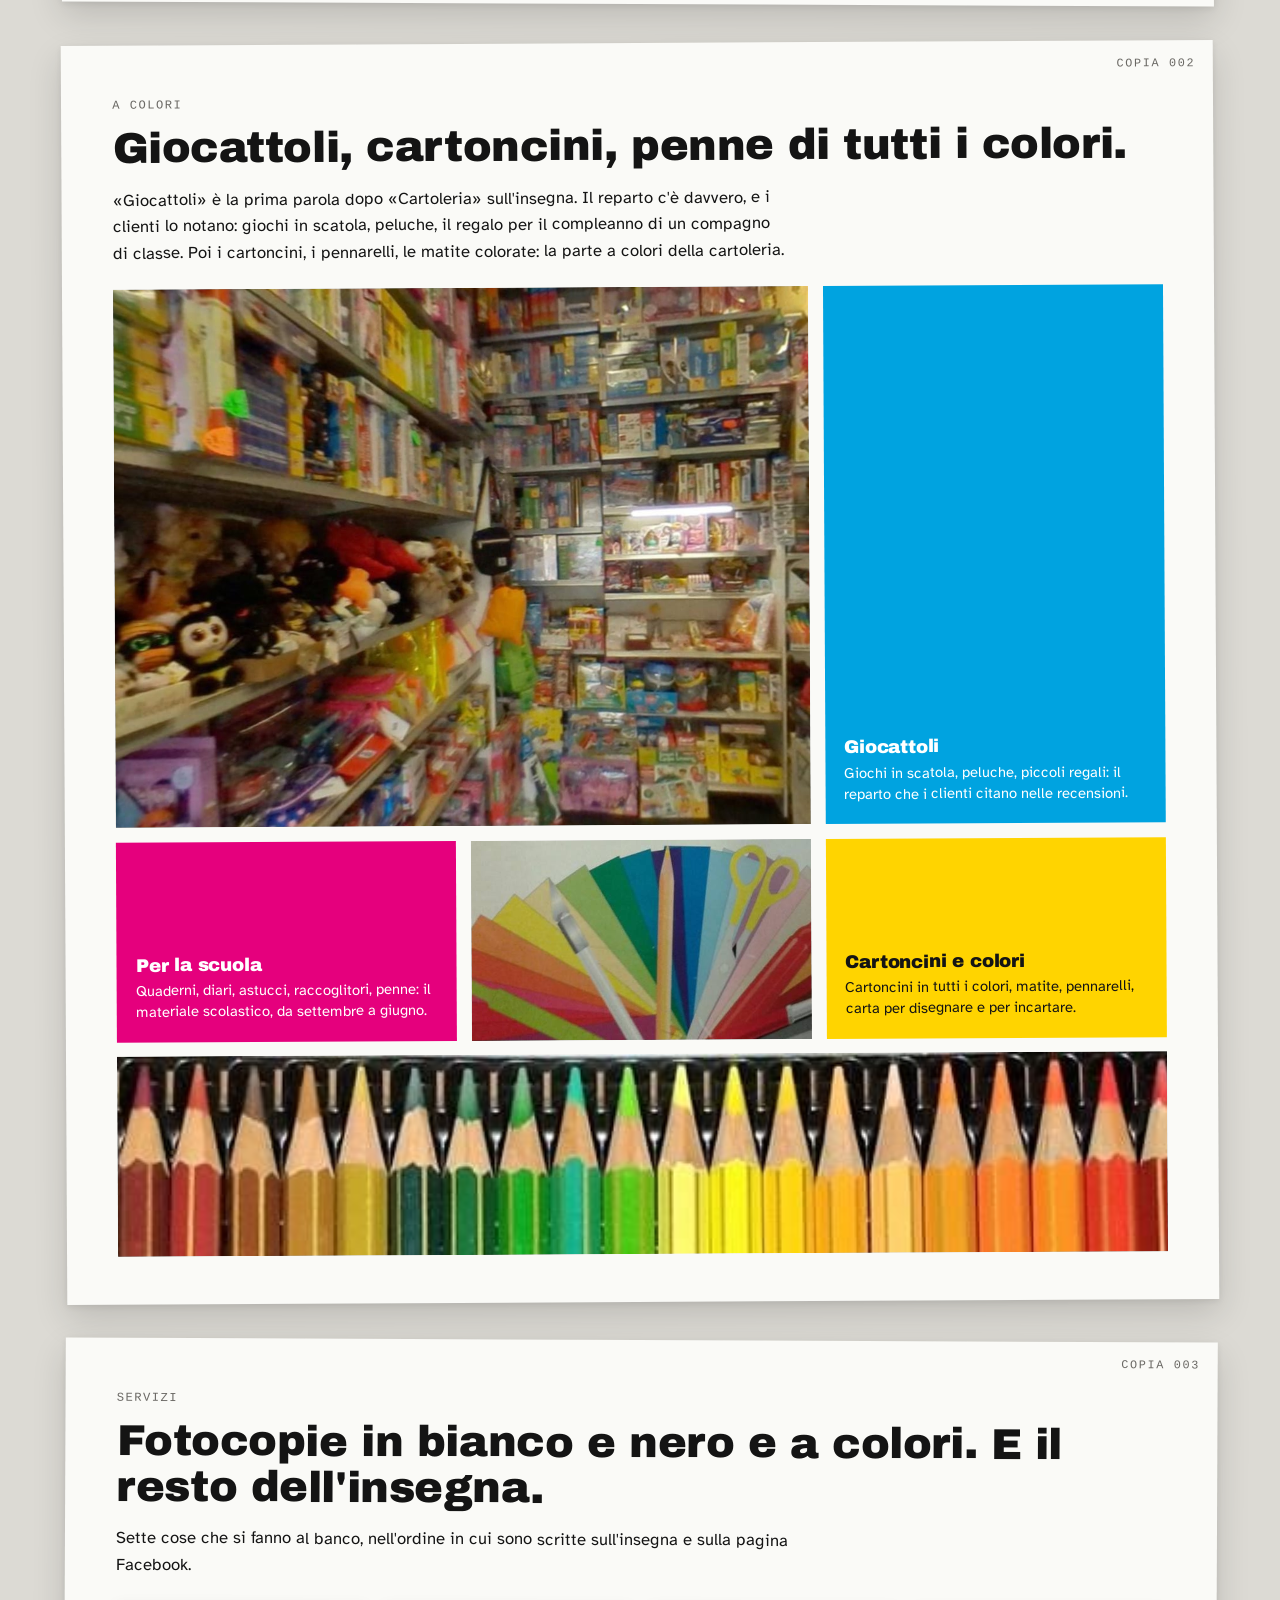
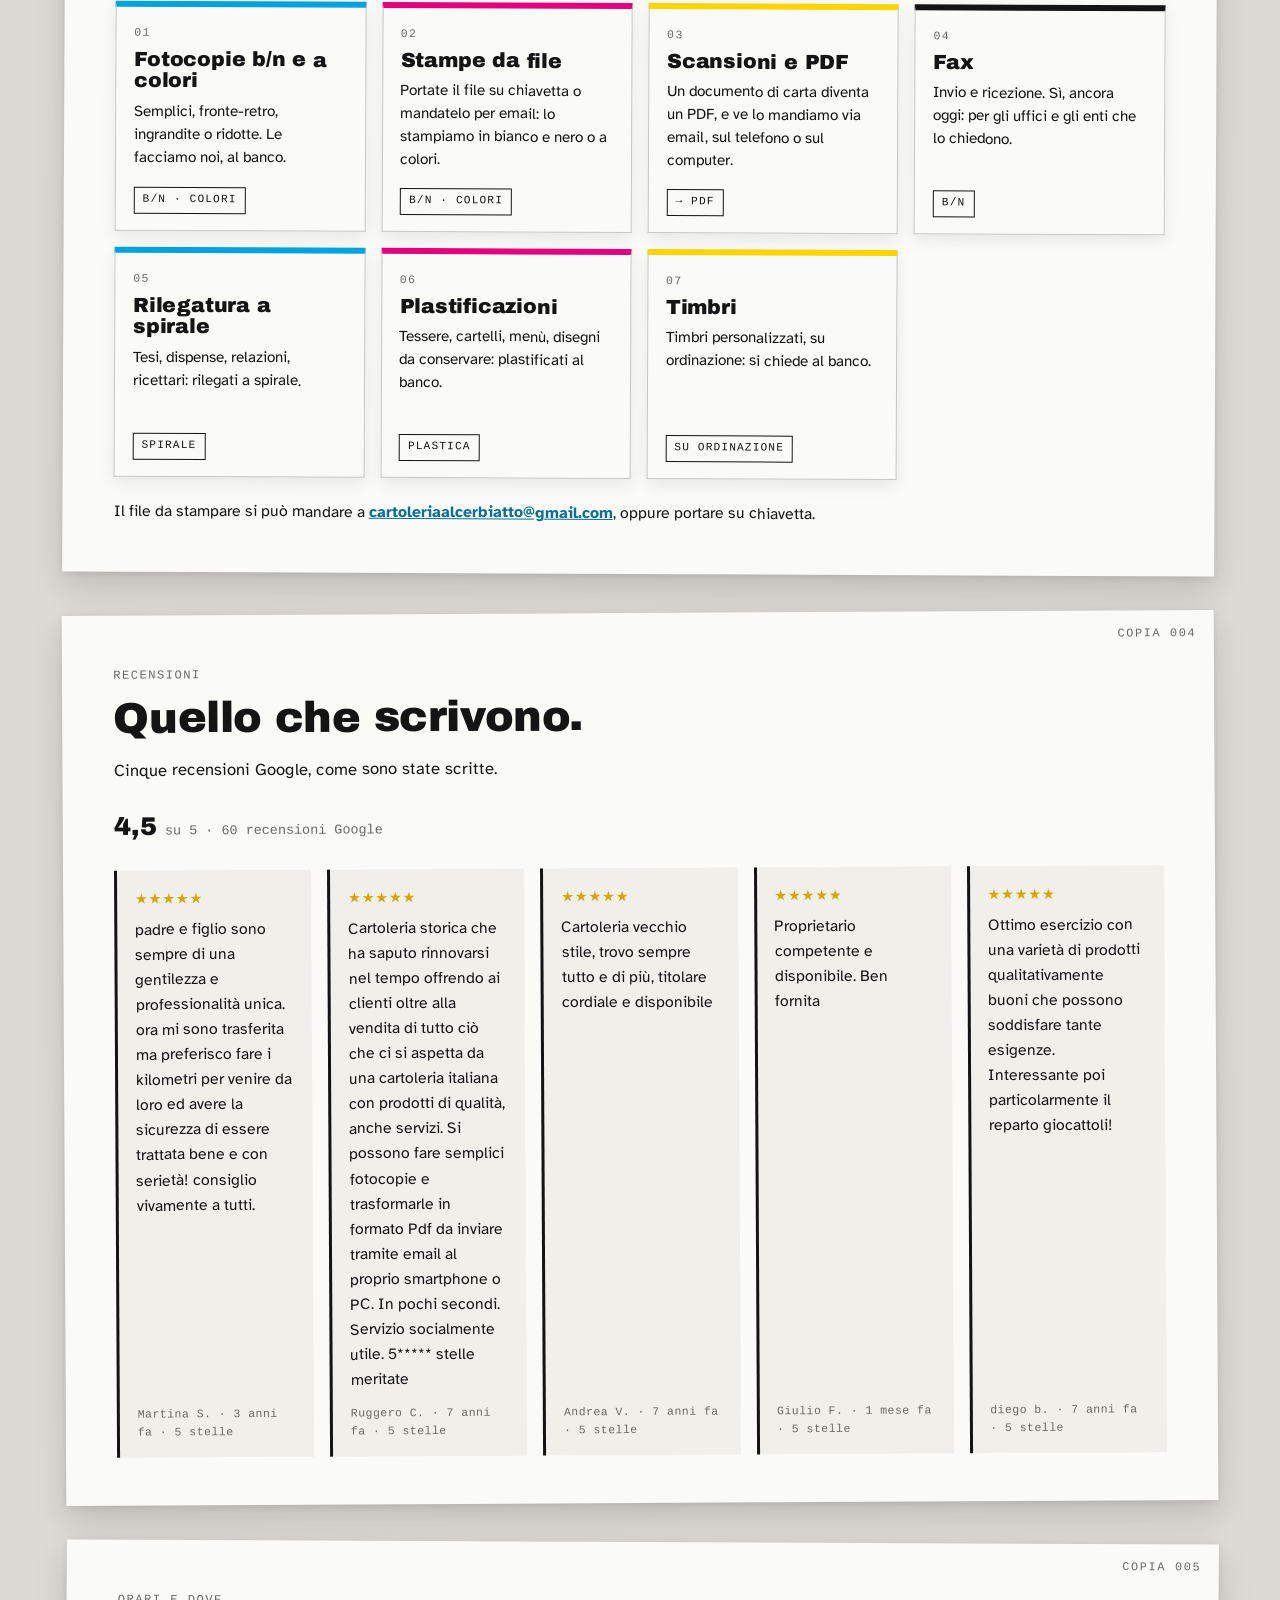
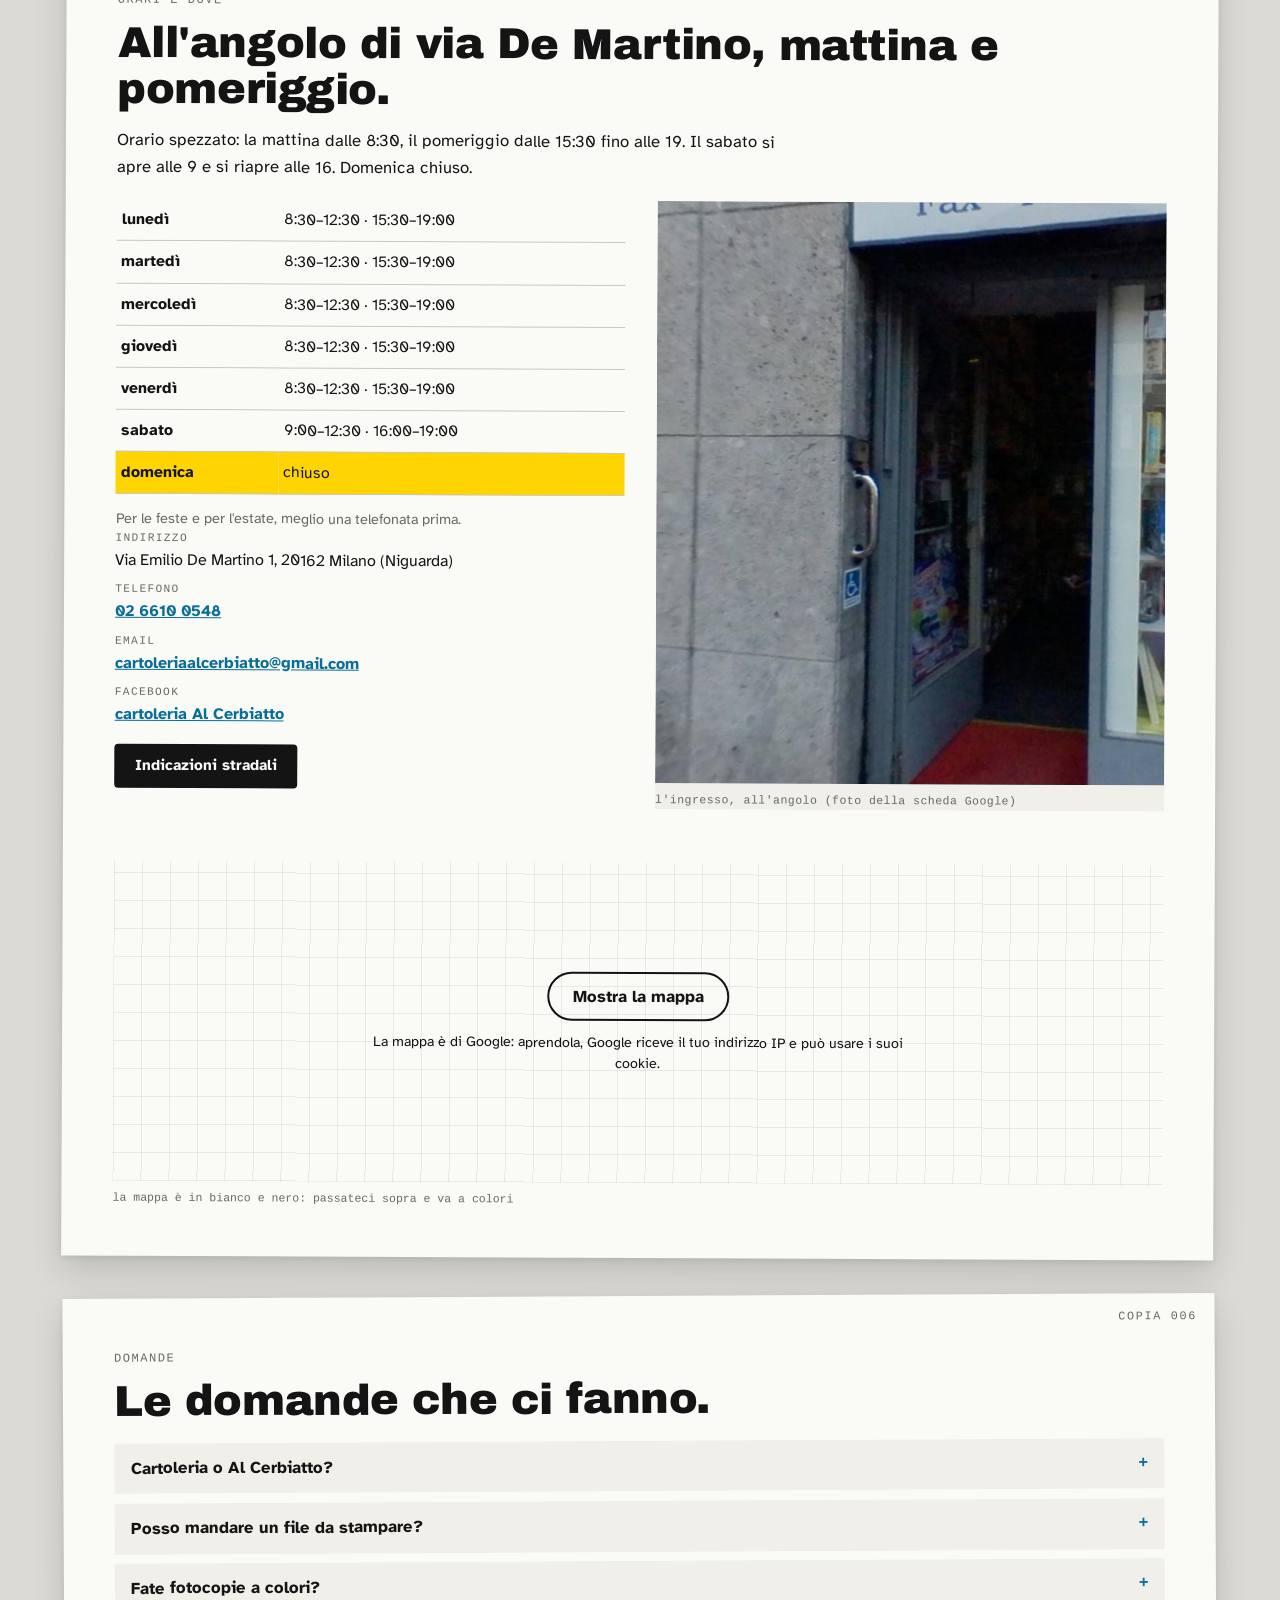
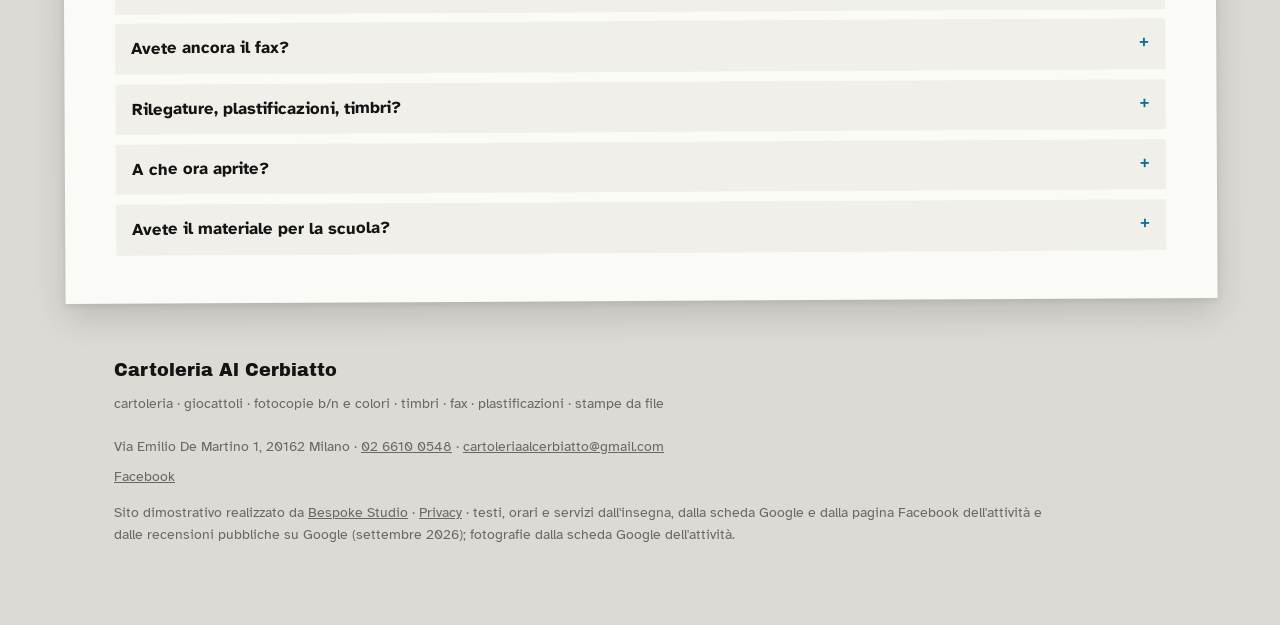
==== commit 58cfc116: "Privacy e pulizia: caratteri sul sito, mappa al clic, informativa, noindex - caratteri copiati nel s" ====
--- a/index.html
+++ b/index.html
@@ -3,6 +3,7 @@
 <head>
 <meta charset="utf-8">
 <meta name="viewport" content="width=device-width, initial-scale=1">
+<meta name="robots" content="noindex">
 <title>Cartoleria Al Cerbiatto — B/N e colori. Via Emilio De Martino 1, Milano Niguarda</title>
 <meta name="description" content="Cartoleria Al Cerbiatto, via Emilio De Martino 1 a Milano (Niguarda): cancelleria, materiale per la scuola, giocattoli, fotocopie in bianco e nero e a colori, stampe da file, scansioni e PDF via email, fax, rilegature a spirale, plastificazioni, timbri. Padre e figlio al banco, dal lunedì al sabato. Tel 02 6610 0548.">
 <link rel="canonical" href="https://rotenzark.github.io/cartoleria-al-cerbiatto/">
@@ -16,12 +17,73 @@
 <link rel="icon" href="img/favicon.svg" type="image/svg+xml">
 <link rel="icon" href="img/favicon-32.png" sizes="32x32" type="image/png">
 <link rel="apple-touch-icon" href="img/apple-touch-icon.png">
-<link rel="preconnect" href="https://fonts.googleapis.com">
-<link rel="preconnect" href="https://fonts.gstatic.com" crossorigin>
-<link href="https://fonts.googleapis.com/css2?family=Archivo+Black&family=Atkinson+Hyperlegible:ital,wght@0,400;0,700;1,400&display=swap" rel="stylesheet">
+<link rel="stylesheet" href="fonts/fonts.css?v=1">
 <link rel="stylesheet" href="css/styles.css?v=1">
 <script type="application/ld+json">
-{"@context":"https://schema.org","@type":"Store","name":"Cartoleria Al Cerbiatto","alternateName":"Cartoleria","image":"https://rotenzark.github.io/cartoleria-al-cerbiatto/img/og.jpg","url":"https://rotenzark.github.io/cartoleria-al-cerbiatto/","telephone":"+390266100548","email":"cartoleriaalcerbiatto@gmail.com","address":{"@type":"PostalAddress","streetAddress":"Via Emilio De Martino 1","addressLocality":"Milano","postalCode":"20162","addressRegion":"MI","addressCountry":"IT"},"geo":{"@type":"GeoCoordinates","latitude":45.5081814,"longitude":9.1976448},"openingHoursSpecification":[{"@type":"OpeningHoursSpecification","dayOfWeek":["Monday","Tuesday","Wednesday","Thursday","Friday"],"opens":"08:30","closes":"12:30"},{"@type":"OpeningHoursSpecification","dayOfWeek":["Monday","Tuesday","Wednesday","Thursday","Friday"],"opens":"15:30","closes":"19:00"},{"@type":"OpeningHoursSpecification","dayOfWeek":"Saturday","opens":"09:00","closes":"12:30"},{"@type":"OpeningHoursSpecification","dayOfWeek":"Saturday","opens":"16:00","closes":"19:00"}],"aggregateRating":{"@type":"AggregateRating","ratingValue":"4.5","reviewCount":"60"},"sameAs":["https://www.facebook.com/cartoleriaalcerbiatto"]}
+{
+  "@context": "https://schema.org",
+  "@type": "Store",
+  "name": "Cartoleria Al Cerbiatto",
+  "alternateName": "Cartoleria",
+  "image": "https://rotenzark.github.io/cartoleria-al-cerbiatto/img/og.jpg",
+  "url": "https://rotenzark.github.io/cartoleria-al-cerbiatto/",
+  "telephone": "+390266100548",
+  "email": "cartoleriaalcerbiatto@gmail.com",
+  "address": {
+    "@type": "PostalAddress",
+    "streetAddress": "Via Emilio De Martino 1",
+    "addressLocality": "Milano",
+    "postalCode": "20162",
+    "addressRegion": "MI",
+    "addressCountry": "IT"
+  },
+  "geo": {
+    "@type": "GeoCoordinates",
+    "latitude": 45.5081814,
+    "longitude": 9.1976448
+  },
+  "openingHoursSpecification": [
+    {
+      "@type": "OpeningHoursSpecification",
+      "dayOfWeek": [
+        "Monday",
+        "Tuesday",
+        "Wednesday",
+        "Thursday",
+        "Friday"
+      ],
+      "opens": "08:30",
+      "closes": "12:30"
+    },
+    {
+      "@type": "OpeningHoursSpecification",
+      "dayOfWeek": [
+        "Monday",
+        "Tuesday",
+        "Wednesday",
+        "Thursday",
+        "Friday"
+      ],
+      "opens": "15:30",
+      "closes": "19:00"
+    },
+    {
+      "@type": "OpeningHoursSpecification",
+      "dayOfWeek": "Saturday",
+      "opens": "09:00",
+      "closes": "12:30"
+    },
+    {
+      "@type": "OpeningHoursSpecification",
+      "dayOfWeek": "Saturday",
+      "opens": "16:00",
+      "closes": "19:00"
+    }
+  ],
+  "sameAs": [
+    "https://www.facebook.com/cartoleriaalcerbiatto"
+  ]
+}
 </script>
 <script type="application/ld+json">
 {"@context":"https://schema.org","@type":"FAQPage","mainEntity":[
@@ -114,7 +176,7 @@
     <div>
       <p class="foglio__k reveal" data-i18n="c.k">in bianco e nero</p>
       <h2 class="foglio__h reveal reveal-d1" id="t-cartoleria" data-i18n="c.h">La cartoleria di sempre.</h2>
-      <p class="foglio__p reveal reveal-d2" data-i18n="c.p1">Una cartoleria di quartiere, all'angolo di via De Martino: quaderni, penne, matite, raccoglitori, cartoncini, il materiale per la scuola e per l'ufficio. «Cartoleria storica che ha saputo rinnovarsi nel tempo», scrive un cliente. La parte storica è questa: il bianco e nero.</p>
+      <p lang="it" class="foglio__p reveal reveal-d2" data-i18n="c.p1">Una cartoleria di quartiere, all'angolo di via De Martino: quaderni, penne, matite, raccoglitori, cartoncini, il materiale per la scuola e per l'ufficio. «Cartoleria storica che ha saputo rinnovarsi nel tempo», scrive un cliente. La parte storica è questa: il bianco e nero.</p>
       <p class="foglio__p reveal reveal-d2" data-i18n="c.p2">Al banco ci sono <b>padre e figlio</b>. Lo dicono le recensioni, in italiano e in inglese, e lo dice una cliente che si è trasferita e continua a tornare. Non è una cosa che si può scrivere su un'insegna: si può solo raccontare.</p>
       <p class="foglio__p reveal reveal-d3" data-i18n="c.p3">Se cercate una cosa precisa, chiedete: di solito c'è, e se non c'è si trova un'alternativa.</p>
       <ul class="conteggio reveal reveal-d3">
@@ -204,11 +266,11 @@
   <p class="foglio__p reveal reveal-d2" data-i18n="r.p">Cinque recensioni Google, come sono state scritte.</p>
   <p class="voto reveal reveal-d2"><b>4,5</b><span data-i18n="r.voto">su 5 · 60 recensioni Google</span></p>
   <ul class="recensioni">
-    <li class="rec reveal"><span class="stelle" aria-hidden="true">★★★★★</span><p>padre e figlio sono sempre di una gentilezza e professionalità unica. ora mi sono trasferita ma preferisco fare i kilometri per venire da loro ed avere la sicurezza di essere trattata bene e con serietà! consiglio vivamente a tutti.</p><span class="rec__chi" data-i18n="r1.c">Martina S. · 3 anni fa · 5 stelle</span></li>
-    <li class="rec reveal reveal-d1"><span class="stelle" aria-hidden="true">★★★★★</span><p>Cartoleria storica che ha saputo rinnovarsi nel tempo offrendo ai clienti oltre alla vendita di tutto ciò che ci si aspetta da una cartoleria italiana con prodotti di qualità, anche servizi. Si possono fare semplici fotocopie e trasformarle in formato Pdf da inviare tramite email al proprio smartphone o PC. In pochi secondi. Servizio socialmente utile. 5***** stelle meritate</p><span class="rec__chi" data-i18n="r2.c">Ruggero C. · 7 anni fa · 5 stelle</span></li>
-    <li class="rec reveal reveal-d2"><span class="stelle" aria-hidden="true">★★★★★</span><p>Cartoleria vecchio stile, trovo sempre tutto e di più, titolare cordiale e disponibile</p><span class="rec__chi" data-i18n="r3.c">Andrea V. · 7 anni fa · 5 stelle</span></li>
+    <li class="rec reveal"><span class="stelle" aria-hidden="true">★★★★★</span><p lang="it">padre e figlio sono sempre di una gentilezza e professionalità unica. ora mi sono trasferita ma preferisco fare i kilometri per venire da loro ed avere la sicurezza di essere trattata bene e con serietà! consiglio vivamente a tutti.</p><span class="rec__chi" data-i18n="r1.c">Martina S. · 3 anni fa · 5 stelle</span></li>
+    <li class="rec reveal reveal-d1"><span class="stelle" aria-hidden="true">★★★★★</span><p lang="it">Cartoleria storica che ha saputo rinnovarsi nel tempo offrendo ai clienti oltre alla vendita di tutto ciò che ci si aspetta da una cartoleria italiana con prodotti di qualità, anche servizi. Si possono fare semplici fotocopie e trasformarle in formato Pdf da inviare tramite email al proprio smartphone o PC. In pochi secondi. Servizio socialmente utile. 5***** stelle meritate</p><span class="rec__chi" data-i18n="r2.c">Ruggero C. · 7 anni fa · 5 stelle</span></li>
+    <li class="rec reveal reveal-d2"><span class="stelle" aria-hidden="true">★★★★★</span><p lang="it">Cartoleria vecchio stile, trovo sempre tutto e di più, titolare cordiale e disponibile</p><span class="rec__chi" data-i18n="r3.c">Andrea V. · 7 anni fa · 5 stelle</span></li>
     <li class="rec reveal reveal-d3"><span class="stelle" aria-hidden="true">★★★★★</span><p>Proprietario competente e disponibile. Ben fornita</p><span class="rec__chi" data-i18n="r4.c">Giulio F. · 1 mese fa · 5 stelle</span></li>
-    <li class="rec reveal reveal-d3"><span class="stelle" aria-hidden="true">★★★★★</span><p>Ottimo esercizio con una varietà di prodotti qualitativamente buoni che possono soddisfare tante esigenze. Interessante poi particolarmente il reparto giocattoli!</p><span class="rec__chi" data-i18n="r5.c">diego b. · 7 anni fa · 5 stelle</span></li>
+    <li class="rec reveal reveal-d3"><span class="stelle" aria-hidden="true">★★★★★</span><p lang="it">Ottimo esercizio con una varietà di prodotti qualitativamente buoni che possono soddisfare tante esigenze. Interessante poi particolarmente il reparto giocattoli!</p><span class="rec__chi" data-i18n="r5.c">diego b. · 7 anni fa · 5 stelle</span></li>
   </ul>
 </section>
 
@@ -250,7 +312,7 @@
       <figcaption class="didascalia" data-i18n="o.cap2">l'ingresso, all'angolo (foto della scheda Google)</figcaption>
     </figure>
     <div class="mappa reveal" id="mappa">
-      <iframe src="https://www.google.com/maps?q=Cartoleria+Via+Emilio+De+Martino+1+20162+Milano&amp;z=16&amp;output=embed" title="Mappa: Cartoleria Al Cerbiatto, Via Emilio De Martino 1, Milano" referrerpolicy="no-referrer-when-downgrade" allowfullscreen data-i18n-title="o.mappa"></iframe>
+      <div class="mappa-clic" data-mappa-clic style="--mappa-h: 320px"><template><iframe src="https://www.google.com/maps?q=Cartoleria+Via+Emilio+De+Martino+1+20162+Milano&amp;z=16&amp;output=embed" title="Mappa: Cartoleria Al Cerbiatto, Via Emilio De Martino 1, Milano" referrerpolicy="no-referrer-when-downgrade" allowfullscreen data-i18n-title="o.mappa"></iframe></template><div class="mappa-clic__velo"><a class="mappa-clic__btn" href="https://www.google.com/maps/dir/?api=1&amp;destination=Via+Emilio+De+Martino+1,+20162+Milano" target="_blank" rel="noopener">Mostra la mappa</a><p class="mappa-clic__nota">La mappa è di Google: aprendola, Google riceve il tuo indirizzo IP e può usare i suoi cookie.</p></div></div>
       <p class="mappa__nota" data-i18n="o.mnota">la mappa è in bianco e nero: passateci sopra e va a colori</p>
     </div>
   </div>
@@ -279,7 +341,7 @@
   <p class="piede__s" data-i18n="piede.s">cartoleria · giocattoli · fotocopie b/n e colori · timbri · fax · plastificazioni · stampe da file</p>
   <p class="piede__d">Via Emilio De Martino 1, 20162 Milano · <a href="tel:+390266100548">02 6610 0548</a> · <a href="mailto:cartoleriaalcerbiatto@gmail.com">cartoleriaalcerbiatto@gmail.com</a></p>
   <p class="piede__soc"><a href="https://www.facebook.com/cartoleriaalcerbiatto" target="_blank" rel="noopener">Facebook</a></p>
-  <p class="piede__b" data-i18n="piede.b">Sito dimostrativo realizzato da <a href="https://bespokestud.io" target="_blank" rel="noopener">Bespoke Studio</a> · testi, orari e servizi dall'insegna, dalla scheda Google e dalla pagina Facebook dell'attività e dalle recensioni pubbliche su Google (settembre 2026); fotografie dalla scheda Google dell'attività.</p>
+  <p class="piede__b" data-i18n="piede.b">Sito dimostrativo realizzato da <a href="https://bespokestud.io" target="_blank" rel="noopener">Bespoke Studio</a> · <a href="privacy.html">Privacy</a> · testi, orari e servizi dall'insegna, dalla scheda Google e dalla pagina Facebook dell'attività e dalle recensioni pubbliche su Google (settembre 2026); fotografie dalla scheda Google dell'attività.</p>
 </footer>
 
 <div class="barra" id="actionBar">
@@ -297,5 +359,6 @@
 <script src="https://cdn.jsdelivr.net/npm/gsap@3.12.5/dist/gsap.min.js"></script>
 <script src="https://cdn.jsdelivr.net/npm/gsap@3.12.5/dist/ScrollTrigger.min.js"></script>
 <script src="js/main.js?v=1"></script>
+<script src="js/mappa-clic.js?v=1" defer></script>
 </body>
 </html>
--- a/fonts/fonts.css
+++ b/fonts/fonts.css
@@ -0,0 +1,73 @@
+/* Caratteri ospitati sul sito: nessuna richiesta a Google Fonts o Fontshare (giro privacy 1/10/2026). Licenze in LICENSE.txt. */
+/* latin-ext */
+@font-face {
+  font-family: 'Archivo Black';
+  font-style: normal;
+  font-weight: 400;
+  font-display: swap;
+  src: url(archivoblack-v23-HTxqL289NzCGg4MzN6KJ7eW6CYKF_i7y.woff2) format('woff2');
+  unicode-range: U+0100-02BA, U+02BD-02C5, U+02C7-02CC, U+02CE-02D7, U+02DD-02FF, U+0304, U+0308, U+0329, U+1D00-1DBF, U+1E00-1E9F, U+1EF2-1EFF, U+2020, U+20A0-20AB, U+20AD-20C0, U+2113, U+2C60-2C7F, U+A720-A7FF;
+}
+/* latin */
+@font-face {
+  font-family: 'Archivo Black';
+  font-style: normal;
+  font-weight: 400;
+  font-display: swap;
+  src: url(archivoblack-v23-HTxqL289NzCGg4MzN6KJ7eW6CYyF_g.woff2) format('woff2');
+  unicode-range: U+0000-00FF, U+0131, U+0152-0153, U+02BB-02BC, U+02C6, U+02DA, U+02DC, U+0304, U+0308, U+0329, U+2000-206F, U+20AC, U+2122, U+2191, U+2193, U+2212, U+2215, U+FEFF, U+FFFD;
+}
+/* latin-ext */
+@font-face {
+  font-family: 'Atkinson Hyperlegible';
+  font-style: italic;
+  font-weight: 400;
+  font-display: swap;
+  src: url(atkinsonhyperlegible-v12-9Bt43C1KxNDXMspQ1lPyU89-1h6ONRlW45G056IkUwCybQ.woff2) format('woff2');
+  unicode-range: U+0100-02BA, U+02BD-02C5, U+02C7-02CC, U+02CE-02D7, U+02DD-02FF, U+0304, U+0308, U+0329, U+1D00-1DBF, U+1E00-1E9F, U+1EF2-1EFF, U+2020, U+20A0-20AB, U+20AD-20C0, U+2113, U+2C60-2C7F, U+A720-A7FF;
+}
+/* latin */
+@font-face {
+  font-family: 'Atkinson Hyperlegible';
+  font-style: italic;
+  font-weight: 400;
+  font-display: swap;
+  src: url(atkinsonhyperlegible-v12-9Bt43C1KxNDXMspQ1lPyU89-1h6ONRlW45G056IqUwA.woff2) format('woff2');
+  unicode-range: U+0000-00FF, U+0131, U+0152-0153, U+02BB-02BC, U+02C6, U+02DA, U+02DC, U+0304, U+0308, U+0329, U+2000-206F, U+20AC, U+2122, U+2191, U+2193, U+2212, U+2215, U+FEFF, U+FFFD;
+}
+/* latin-ext */
+@font-face {
+  font-family: 'Atkinson Hyperlegible';
+  font-style: normal;
+  font-weight: 400;
+  font-display: swap;
+  src: url(atkinsonhyperlegible-v12-9Bt23C1KxNDXMspQ1lPyU89-1h6ONRlW45G07JIoSwQ.woff2) format('woff2');
+  unicode-range: U+0100-02BA, U+02BD-02C5, U+02C7-02CC, U+02CE-02D7, U+02DD-02FF, U+0304, U+0308, U+0329, U+1D00-1DBF, U+1E00-1E9F, U+1EF2-1EFF, U+2020, U+20A0-20AB, U+20AD-20C0, U+2113, U+2C60-2C7F, U+A720-A7FF;
+}
+/* latin */
+@font-face {
+  font-family: 'Atkinson Hyperlegible';
+  font-style: normal;
+  font-weight: 400;
+  font-display: swap;
+  src: url(atkinsonhyperlegible-v12-9Bt23C1KxNDXMspQ1lPyU89-1h6ONRlW45G04pIo.woff2) format('woff2');
+  unicode-range: U+0000-00FF, U+0131, U+0152-0153, U+02BB-02BC, U+02C6, U+02DA, U+02DC, U+0304, U+0308, U+0329, U+2000-206F, U+20AC, U+2122, U+2191, U+2193, U+2212, U+2215, U+FEFF, U+FFFD;
+}
+/* latin-ext */
+@font-face {
+  font-family: 'Atkinson Hyperlegible';
+  font-style: normal;
+  font-weight: 700;
+  font-display: swap;
+  src: url(atkinsonhyperlegible-v12-9Bt73C1KxNDXMspQ1lPyU89-1h6ONRlW45G8Wbc9eiWPVFw.woff2) format('woff2');
+  unicode-range: U+0100-02BA, U+02BD-02C5, U+02C7-02CC, U+02CE-02D7, U+02DD-02FF, U+0304, U+0308, U+0329, U+1D00-1DBF, U+1E00-1E9F, U+1EF2-1EFF, U+2020, U+20A0-20AB, U+20AD-20C0, U+2113, U+2C60-2C7F, U+A720-A7FF;
+}
+/* latin */
+@font-face {
+  font-family: 'Atkinson Hyperlegible';
+  font-style: normal;
+  font-weight: 700;
+  font-display: swap;
+  src: url(atkinsonhyperlegible-v12-9Bt73C1KxNDXMspQ1lPyU89-1h6ONRlW45G8Wbc9dCWP.woff2) format('woff2');
+  unicode-range: U+0000-00FF, U+0131, U+0152-0153, U+02BB-02BC, U+02C6, U+02DA, U+02DC, U+0304, U+0308, U+0329, U+2000-206F, U+20AC, U+2122, U+2191, U+2193, U+2212, U+2215, U+FEFF, U+FFFD;
+}
--- a/css/styles.css
+++ b/css/styles.css
@@ -237,3 +237,12 @@
   html{scroll-behavior:auto}
   .bottone,.mappa iframe{transition:none}
 }
+
+/*MAPPACLIC*/
+/* la mappa Google si carica solo al clic (giro privacy 1/10/2026) */
+.mappa-clic { display: flex; align-items: center; justify-content: center; width: 100%; height: 100%; min-height: var(--mappa-h, 320px); box-sizing: border-box; padding: 24px; text-align: center; background: repeating-linear-gradient(0deg, rgba(127, 127, 127, 0.14) 0 1px, transparent 1px 28px), repeating-linear-gradient(90deg, rgba(127, 127, 127, 0.14) 0 1px, transparent 1px 28px); }
+.mappa-clic__velo { display: flex; flex-direction: column; align-items: center; gap: 12px; max-width: 32em; }
+.mappa-clic__btn { display: inline-block; padding: 0.75em 1.4em; border: 2px solid currentColor; border-radius: 999px; color: inherit; font: inherit; font-weight: 600; line-height: 1.2; text-decoration: none; background: transparent; cursor: pointer; }
+.mappa-clic__btn:hover, .mappa-clic__btn:focus-visible { text-decoration: underline; }
+.mappa-clic__nota { margin: 0; font-size: 0.85em; line-height: 1.45; }
+/*/MAPPACLIC*/
